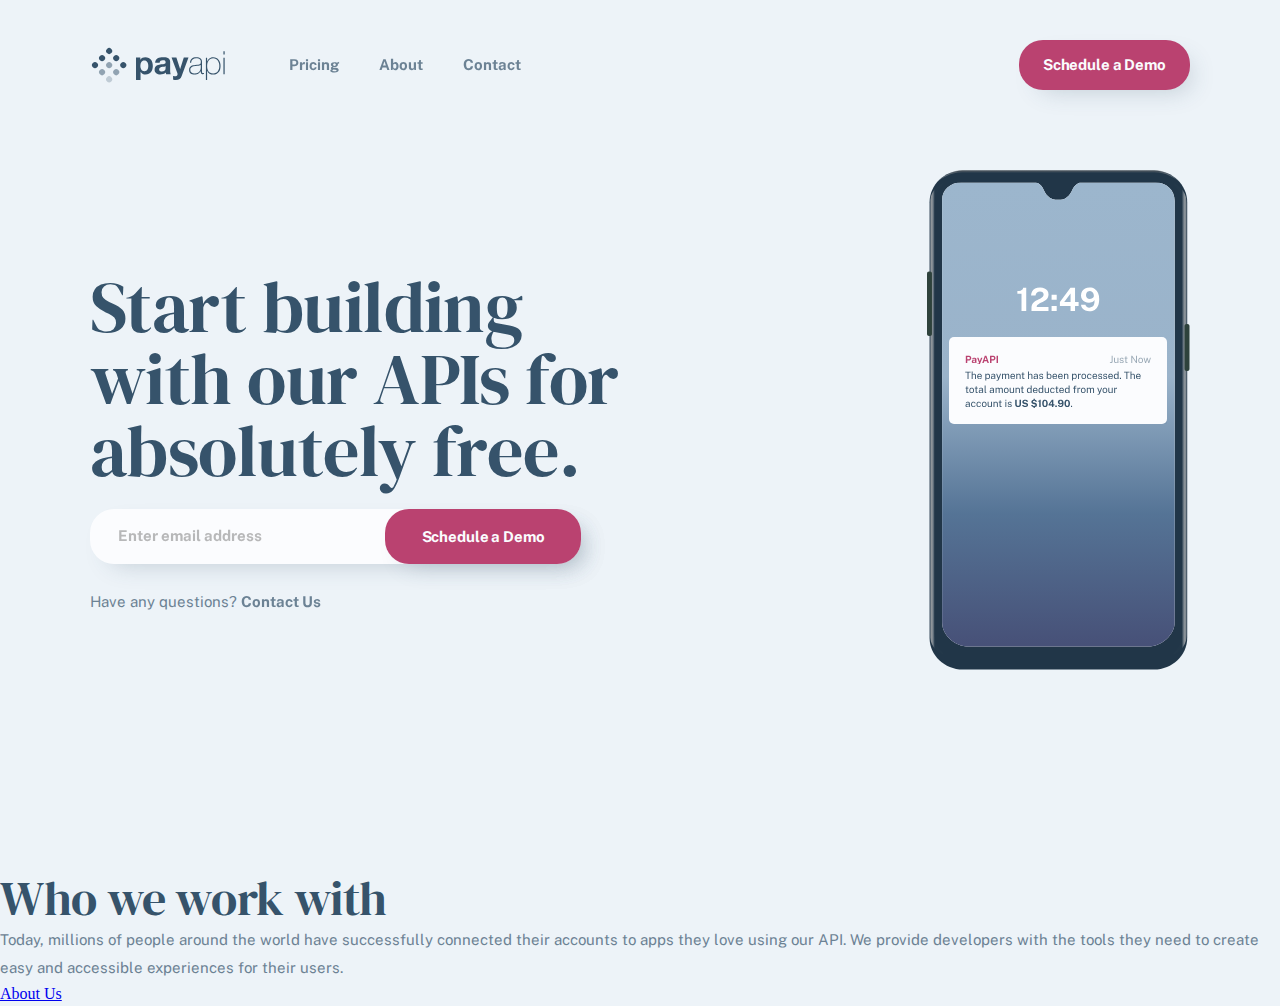
==== index.html @ c0c69886 "update" ====
<!DOCTYPE html>
<html lang="fr">
  <head>
    <meta charset="UTF-8" />
    <meta name="viewport" content="width=device-width, initial-scale=1.0" />
    <title>PayAPI Kanban</title>
    <link rel="stylesheet" href="../css/normalize.css" />
    <link rel="stylesheet" href="../css/reset.css" />
    <link rel="stylesheet" href="../css/main.css" />
  </head>
  <body>
    <header>
      <nav>
        <a href=" #"
          ><img class="logo" src="./assets/shared/desktop/logo.svg" alt="logo"
        /></a>

        <a href="#"
          ><img
            class="image-hamburger"
            src="./assets/shared/mobile/menu.svg"
            alt="menu"
        /></a>

        <ul class="navbar-hamburger">
          <li><a class="links" href="./pages/pricing.html">Pricing</a></li>

          <li><a class="links" href="./pages/about.html">About</a></li>

          <li><a class="links" href="./pages/contact.html">Contact</a></li>
        </ul>

        <a class="buttons button-primary button-nav" href="#"
          >Schedule a Demo</a
        >
      </nav>
    </header>

    <section class="hero">
      <img
        class="phone-mockup"
        src="./assets/home/desktop/illustration-phone-mockup.svg"
        alt="phone with a notification of PayAPI"
      />

      <div class="text-hero">
        <h1>Start building with our APIs for absolutely free.</h1>

        <form>
          <input
            type="email"
            name="email"
            id="email"
            placeholder="Enter email address"
          />

          <button class="buttons button-primary" type="submit">
            Schedule a Demo
          </button>
        </form>
        <p>
          Have any questions?
          <a class="form-help links" href="./pages/contact.html">Contact Us</a>
        </p>
      </div>
    </section>

    <article class="parteners-container">
      <img src="" alt="" />

      <img src="" alt="" />

      <img src="" alt="" />

      <img src="" alt="" />

      <img src="" alt="" />

      <img src="" alt="" />

      <div class="text-parteners">
        <h2>Who we work with</h2>

        <p>
          Today, millions of people around the world have successfully connected
          their accounts to apps they love using our API. We provide developers
          with the tools they need to create easy and accessible experiences for
          their users.
        </p>

        <a href="./pages/about.html">About Us</a>
      </div>
    </article>
  </body>
</html>
---- css/main.css ----
@import url('https://fonts.googleapis.com/css2?family=DM+Serif+Display:ital@0;1&family=Public+Sans:ital,wght@0,100..900;1,100..900&display=swap');

* {
    padding: 0;
}

:root {
    --dark-pink: #BA4270;
    --link-water-white: #FBFCFE;
    --san-juan-blue: #36536B;
    --mirage-blue: #1B262F;
    --charm-pink-actives: #DA6D97;
    --light-san-juan-blue: #6C8294;
}

h1,
.small-h1,
h2,
h3,
.small-h3,
h4 {
    font-family: 'DM Serif Display', serif;
    color: var(--san-juan-blue);
    font-weight: 400;
}

.small-h1,
.small-h3 {
    font-weight: 700;
}

h1 {
    letter-spacing: -0.25px;
    line-height: 36px;
    font-weight: 400;
    margin-bottom: 24px;
    font-size: 32px;
}

.small-h1 {
    font-size: 56px;
    line-height: 56px;
    letter-spacing: -0.43px;
}

h2 {
    font-size: 48px;
    line-height: 56px;
    letter-spacing: -0.37px
}

h3 {
    font-size: 32px;
    line-height: 40px;
    letter-spacing: -0.25px;
}

.small-h3 {
    font-size: 18px;
    line-height: 25px;
    letter-spacing: -0.14px;
}

h4 {
    font-size: 24px;
    line-height: 32px;
    letter-spacing: -0.18px;
}

p {
    color: var(--light-san-juan-blue);
    font-family: "Public Sans", sans-serif;
    font-size: 15px;
    font-weight: 400;
    line-height: 28px;
}

.buttons {
    font-family: "Public Sans", sans-serif;
    font-size: 15px;
    font-weight: 700;
    line-height: 17.63px;
    letter-spacing: -0.12px;
    text-align: center;
    text-decoration: none;
}

.button-primary {
    background-color: var(--dark-pink);
    color: var(--link-water-white);
    border: none;
    border-radius: 24px;
    padding: 16px 24px;
    box-shadow: 10px 10px 25px -10px #36536B40;
    transition: all 0.2s ease;

    &:hover {
        background-color: var(--charm-pink-actives);
    }

    &:disabled {
        background-color: var(--dark-pink);
        opacity: 0.5;
    }
}

.secondary-button-light {
    background-color: var(--mirage-blue);
    color: var(--link-water-white);
    border: 1px solid var(--link-water-white);
    border-radius: 24px;
    padding: 16px 24px;
    transition: all 0.2s ease;

    &:hover {
        background-color: var(--link-water-white);
        color: var(--mirage-blue);
    }

    &:disabled {
        background-color: var(--mirage-blue);
        color: var(--link-water-white);
        opacity: 0.5;
    }
}

.secondary-button-dark {
    background-color: var(--link-water-white);
    color: var(--san-juan-blue);
    border: 1px solid var(--san-juan-blue);
    border-radius: 24px;
    padding: 16px 24px;
    transition: all 0.2s ease;

    &:hover {
        background-color: var(--san-juan-blue);
        color: var(--link-water-white);
    }

    &:disabled {
        background-color: var(--link-water-white);
        color: var(--san-juan-blue);
        opacity: 0.5;
    }
}

.links {
    opacity: 0.7;
    color: var(--san-juan-blue);
    text-decoration: none;
    transition: all 0.2s ease;

    &:hover {
        opacity: 1;
    }
}

body {
    background-color: #EDF3F8;
    min-height: 100vh;
}

header {
    width: 90%;
    margin: 0 auto;
    padding: 40px 0 32px 0;
}

nav {
    display: flex;
    align-items: center;
    justify-content: space-between;
}

.navbar-hamburger {
    display: none;
}

.button-nav {
    display: none;
}

.hero {
    text-align: center;
    display: flex;
    flex-direction: column;
    align-items: center;
    justify-content: center;
    margin: 0 auto;
    margin-bottom: 80px;
    width: 90%;
}

form {
    width: 100%;
    display: flex;
    flex-direction: column;
    align-items: center;
    justify-content: center;
    gap: 16px;
    margin-bottom: 24px;

    button {
        cursor: pointer;
        width: 100%;
    }
}

.phone-mockup {
    margin-bottom: 24px;
}

#email {
    width: 100%;
    padding: 16px 28px;
    border-radius: 24px;
    color: var(--san-juan-blue);
    box-shadow: 10px 10px 25px -10px #36536B40;
    border: none;
    background-color: var(--link-water-white);
    font-family: "Public Sans", sans-serif;
    font-weight: 700;
    font-size: 15px;
    line-height: auto;
    letter-spacing: 0px;

    &::placeholder {
        opacity: 50%;
    }

    &:focus {
        outline: none;
    }
}

.form-help {
    font-weight: 700;
}

@media only screen and (min-width: 768px) {
    h1 {
        font-weight: 400;
        font-size: 48px;
        line-height: 56px;
        letter-spacing: -0.37px;
    }

    nav {
        padding-bottom: 48px;
    }

    .navbar-hamburger {
        display: flex;
        align-items: center;
        justify-content: center;
        margin-right: auto;
        list-style: none;
        gap: 40px;
        margin-left: 0;

        li {
            font-family: "Public Sans", sans-serif;
            font-weight: 700;
            font-size: 15px;
            line-height: auto;
            letter-spacing: 0px;
        }
    }

    .logo {
        margin-right: 64px;
    }

    .image-hamburger {
        display: none;
    }

    .button-nav {
        display: block;
    }

    .phone-mockup {
        margin-bottom: 48px;
    }

    .hero {
        margin-bottom: 100px;

        h1 {
            margin-bottom: 22px;
        }
    }

    form {
        position: relative;
        flex-direction: row;
        width: 90%;

        button {
            position: absolute;
            right: 0;
            top: 0;
            width: 40%;
            height: 100%;
        }
    }

    #email {
        width: 100%;
    }
}

@media only screen and (min-width: 1024px) {

    h1 {
        margin: 0;
        font-size: 72px;
        line-height: 72px;
        letter-spacing: -0.55px;
    }

    header,
    .hero {
        max-width: 1100px;
    }

    .hero {
        text-align: left;
        flex-direction: row-reverse;
        justify-content: space-between;
        align-items: center;
        margin-bottom: 152px;
    }

    .text-hero {
        max-width: 546px;
    }

    .logo {
        margin-right: 64px;
    }
}
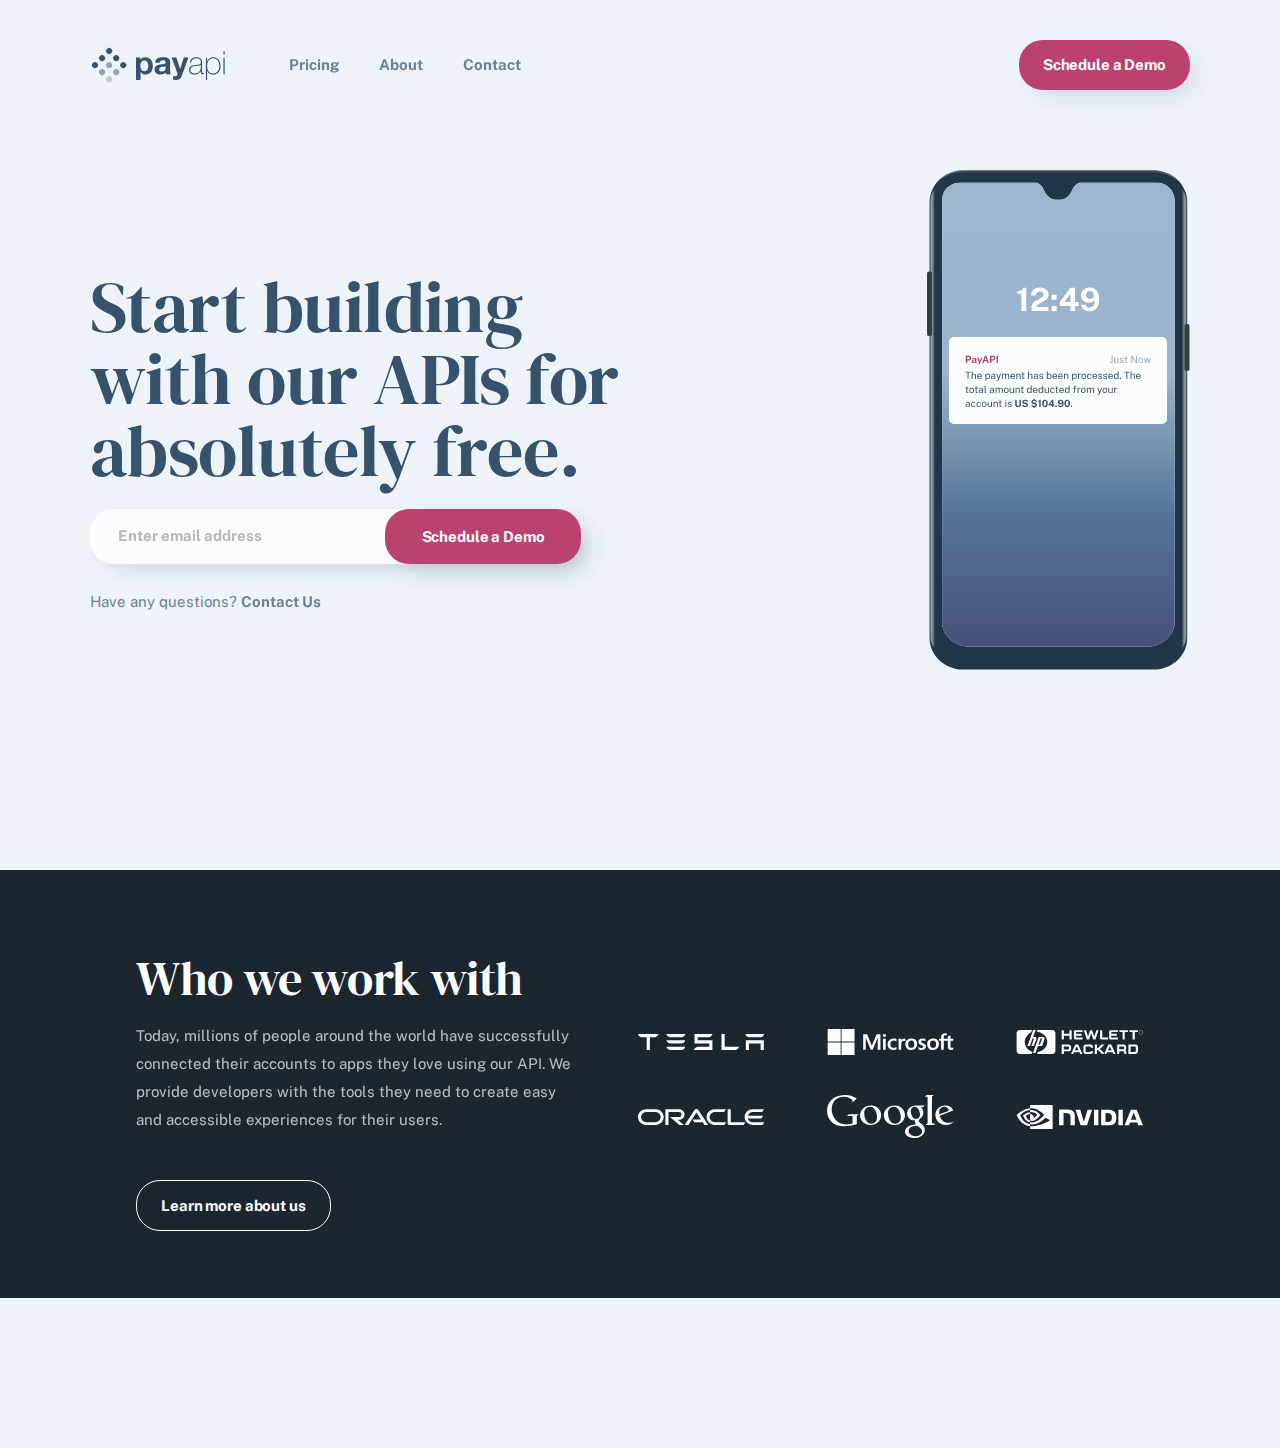
==== commit 2817bcfd: "update" ====
--- a/index.html
+++ b/index.html
@@ -43,7 +43,7 @@
         alt="phone with a notification of PayAPI"
       />
 
-      <div class="text-hero">
+      <article class="text-hero">
         <h1>Start building with our APIs for absolutely free.</h1>
 
         <form>
@@ -62,34 +62,40 @@
           Have any questions?
           <a class="form-help links" href="./pages/contact.html">Contact Us</a>
         </p>
+      </article>
+    </section>
+
+    <section class="parteners-container">
+      <div class="parteners-container-contain">
+        <div class="image-parteners">
+          <img src="./assets/shared/desktop/tesla.svg" alt="Tesla" />
+
+          <img src="./assets/shared/desktop/microsoft.svg" alt="Microsoft" />
+
+          <img src="./assets/shared/desktop/hewlett-packard.svg" alt="HP" />
+
+          <img src="./assets/shared/desktop/oracle.svg" alt="Oracle" />
+
+          <img src="./assets/shared/desktop/google.svg" alt="Google" />
+
+          <img src="./assets/shared/desktop/nvidia.svg" alt="Nvidia" />
+        </div>
+
+        <article class="text-parteners">
+          <h2>Who we work with</h2>
+
+          <p>
+            Today, millions of people around the world have successfully
+            connected their accounts to apps they love using our API. We provide
+            developers with the tools they need to create easy and accessible
+            experiences for their users.
+          </p>
+
+          <a class="buttons secondary-button-light" href="./pages/about.html"
+            >Learn more about us</a
+          >
+        </article>
       </div>
     </section>
-
-    <article class="parteners-container">
-      <img src="" alt="" />
-
-      <img src="" alt="" />
-
-      <img src="" alt="" />
-
-      <img src="" alt="" />
-
-      <img src="" alt="" />
-
-      <img src="" alt="" />
-
-      <div class="text-parteners">
-        <h2>Who we work with</h2>
-
-        <p>
-          Today, millions of people around the world have successfully connected
-          their accounts to apps they love using our API. We provide developers
-          with the tools they need to create easy and accessible experiences for
-          their users.
-        </p>
-
-        <a href="./pages/about.html">About Us</a>
-      </div>
-    </article>
   </body>
 </html>
--- a/css/main.css
+++ b/css/main.css
@@ -44,9 +44,9 @@
 }
 
 h2 {
-    font-size: 48px;
-    line-height: 56px;
-    letter-spacing: -0.37px
+    font-size: 32px;
+    line-height: 36px;
+    letter-spacing: -0.25px
 }
 
 h3 {
@@ -237,12 +237,68 @@
     font-weight: 700;
 }
 
+.parteners-container {
+    background-color: var(--mirage-blue);
+    padding: 80px 0;
+    margin-bottom: 80px;
+}
+
+.parteners-container-contain {
+    display: flex;
+    flex-direction: column;
+    align-items: center;
+    justify-content: center;
+    gap: 56px;
+    width: 90%;
+    margin: 0 auto;
+}
+
+.image-parteners {
+    gap: 40px 56px;
+    display: flex;
+    align-items: center;
+    justify-content: center;
+    flex-wrap: wrap;
+
+    img {
+        width: 40%;
+        height: 100%;
+        display: inline;
+        fill: var(--link-water-white);
+    }
+}
+
+.text-parteners {
+    text-align: center;
+
+    h2 {
+        color: var(--link-water-white);
+        margin-bottom: 16px;
+    }
+
+    p {
+        color: var(--link-water-white);
+        opacity: 0.7;
+        margin-bottom: 60px;
+    }
+
+    a {
+        display: inline;
+    }
+}
+
 @media only screen and (min-width: 768px) {
     h1 {
         font-weight: 400;
         font-size: 48px;
         line-height: 56px;
         letter-spacing: -0.37px;
+    }
+
+    h2 {
+        font-size: 48px;
+        line-height: 56px;
+        letter-spacing: -0.37px
     }
 
     nav {
@@ -308,6 +364,20 @@
     #email {
         width: 100%;
     }
+
+    .parteners-container {
+        margin-bottom: 100px;
+    }
+
+    .image-parteners {
+        width: 75%;
+        gap: 40px 62px;
+
+        img {
+            width: 25%;
+        }
+    }
+
 }
 
 @media only screen and (min-width: 1024px) {
@@ -339,4 +409,30 @@
     .logo {
         margin-right: 64px;
     }
+
+    .parteners-container {
+        margin-bottom: 150px;
+        padding: 80px 80px;
+    }
+
+    .parteners-container-contain {
+        max-width: 1100px;
+        display: flex;
+        flex-direction: row-reverse;
+        justify-content: space-between;
+        align-items: center;
+    }
+
+    .text-parteners {
+        text-align: left;
+        max-width: 445px;
+    }
+
+    .image-parteners {
+        max-width: 536px;
+
+        img {
+            width: 25%;
+        }
+    }
 }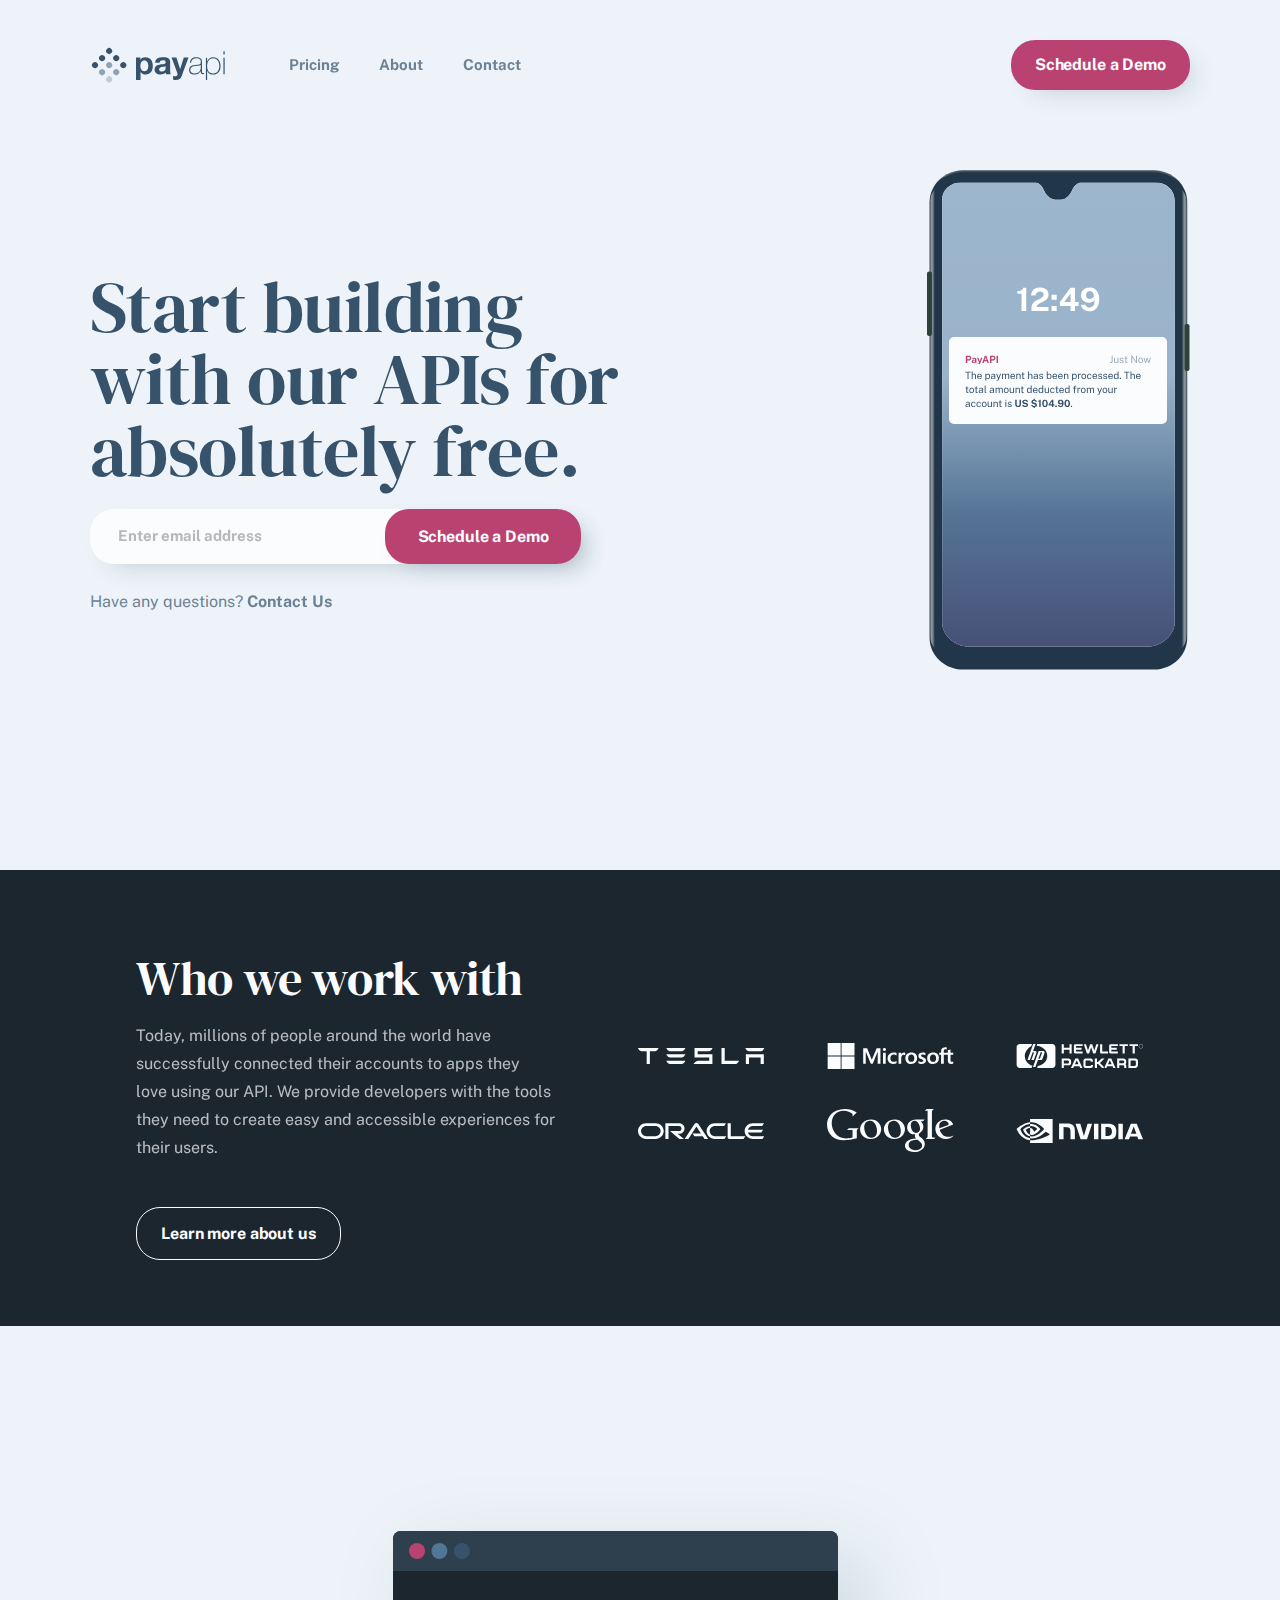
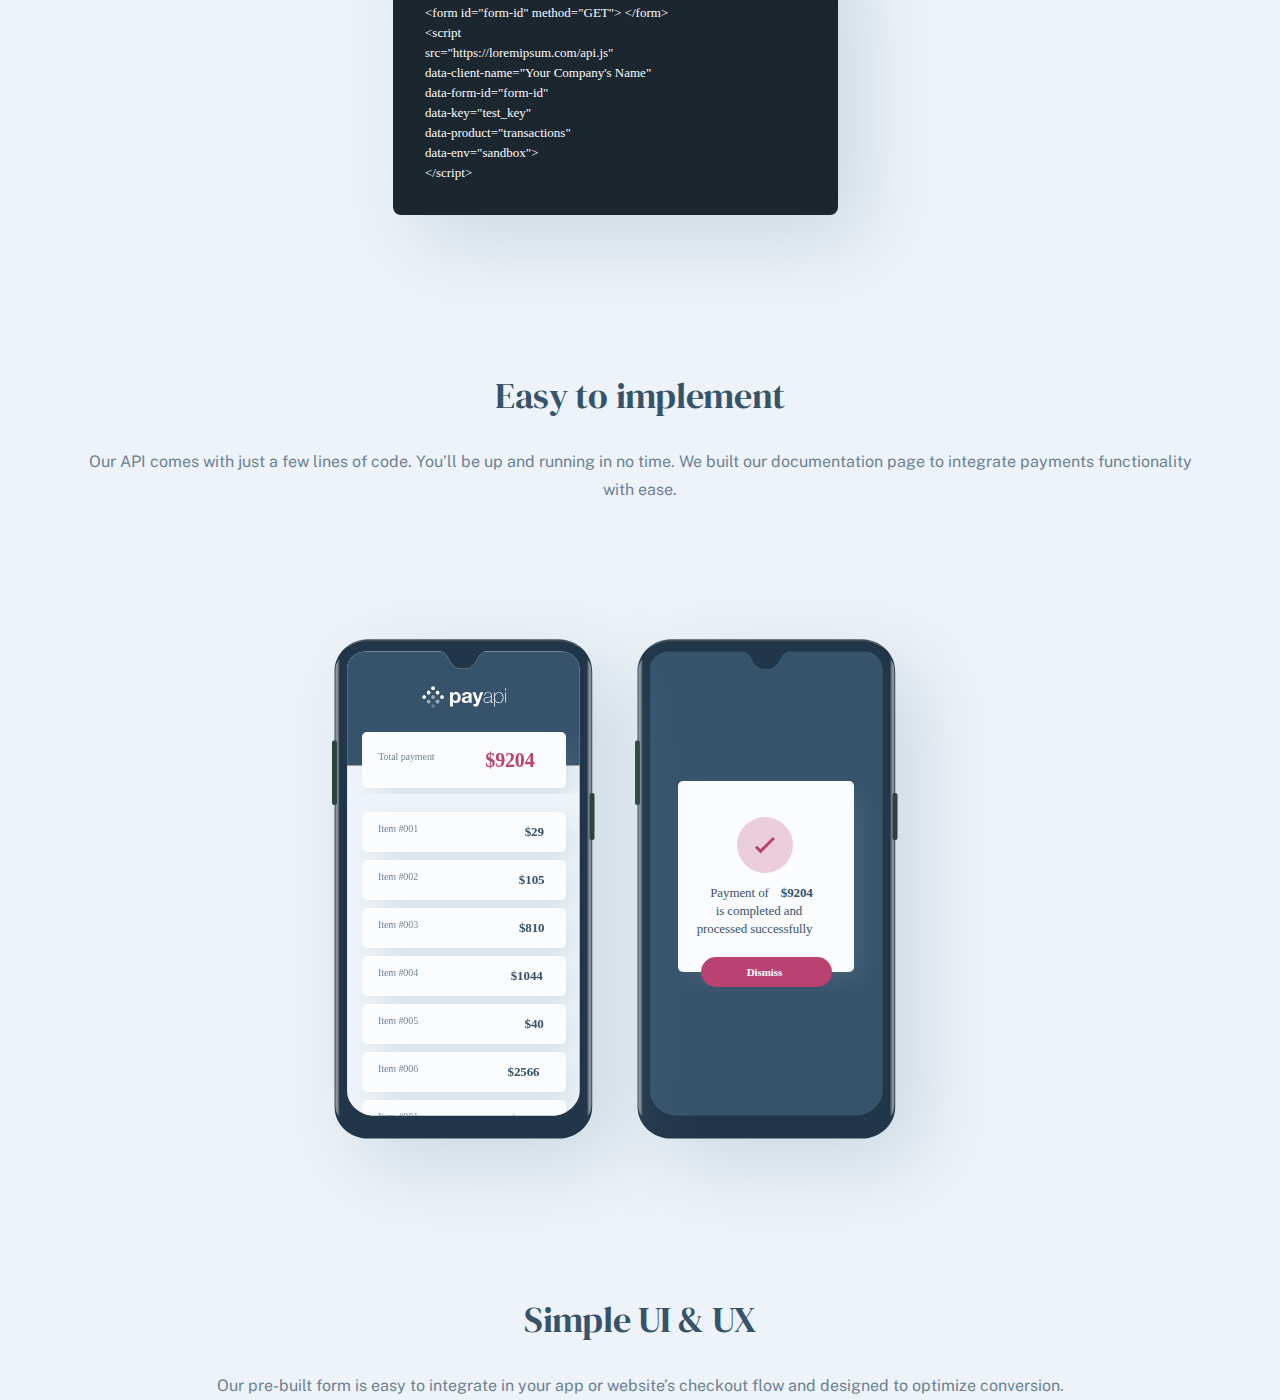
==== commit c5d3be38: "update" ====
--- a/index.html
+++ b/index.html
@@ -4,6 +4,11 @@
     <meta charset="UTF-8" />
     <meta name="viewport" content="width=device-width, initial-scale=1.0" />
     <title>PayAPI Kanban</title>
+    <link
+      rel="shortcut icon"
+      href="./assets/shared/desktop/logo.svg"
+      type="image/x-icon"
+    />
     <link rel="stylesheet" href="../css/normalize.css" />
     <link rel="stylesheet" href="../css/reset.css" />
     <link rel="stylesheet" href="../css/main.css" />
@@ -97,5 +102,36 @@
         </article>
       </div>
     </section>
+
+    <section class="main">
+      <section>
+        <img
+          src="./assets/home/desktop/illustration-easy-to-implement.svg"
+          alt="code qui créer un formulaire"
+        />
+
+        <h2>Easy to implement</h2>
+
+        <p>
+          Our API comes with just a few lines of code. You’ll be up and running
+          in no time. We built our documentation page to integrate payments
+          functionality with ease.
+        </p>
+      </section>
+
+      <section>
+        <img
+          src="./assets/home/desktop/illustration-simple-ui.svg"
+          alt="iphone avec une transaction faites sur PayAPI"
+        />
+
+        <h2>Simple UI & UX</h2>
+
+        <p>
+          Our pre-built form is easy to integrate in your app or website’s
+          checkout flow and designed to optimize conversion.
+        </p>
+      </section>
+    </section>
   </body>
 </html>
--- a/css/main.css
+++ b/css/main.css
@@ -70,14 +70,14 @@
 p {
     color: var(--light-san-juan-blue);
     font-family: "Public Sans", sans-serif;
-    font-size: 15px;
+    font-size: 16px;
     font-weight: 400;
     line-height: 28px;
 }
 
 .buttons {
     font-family: "Public Sans", sans-serif;
-    font-size: 15px;
+    font-size: 16px;
     font-weight: 700;
     line-height: 17.63px;
     letter-spacing: -0.12px;
@@ -287,6 +287,36 @@
     }
 }
 
+.main {
+    width: 90%;
+    display: flex;
+    flex-direction: column;
+    justify-content: center;
+    align-items: center;
+    text-align: center;
+    margin: 0 auto;
+    gap: 80px;
+
+    section {
+        display: flex;
+        flex-direction: column;
+        justify-content: center;
+        align-items: center;
+
+        img {
+            margin-bottom: 48px;
+        }
+
+        h2 {
+            margin-bottom: 24px;
+            font-size: 36px;
+            letter-spacing: -0.28px;
+        }
+    }
+}
+
+
+
 @media only screen and (min-width: 768px) {
     h1 {
         font-weight: 400;
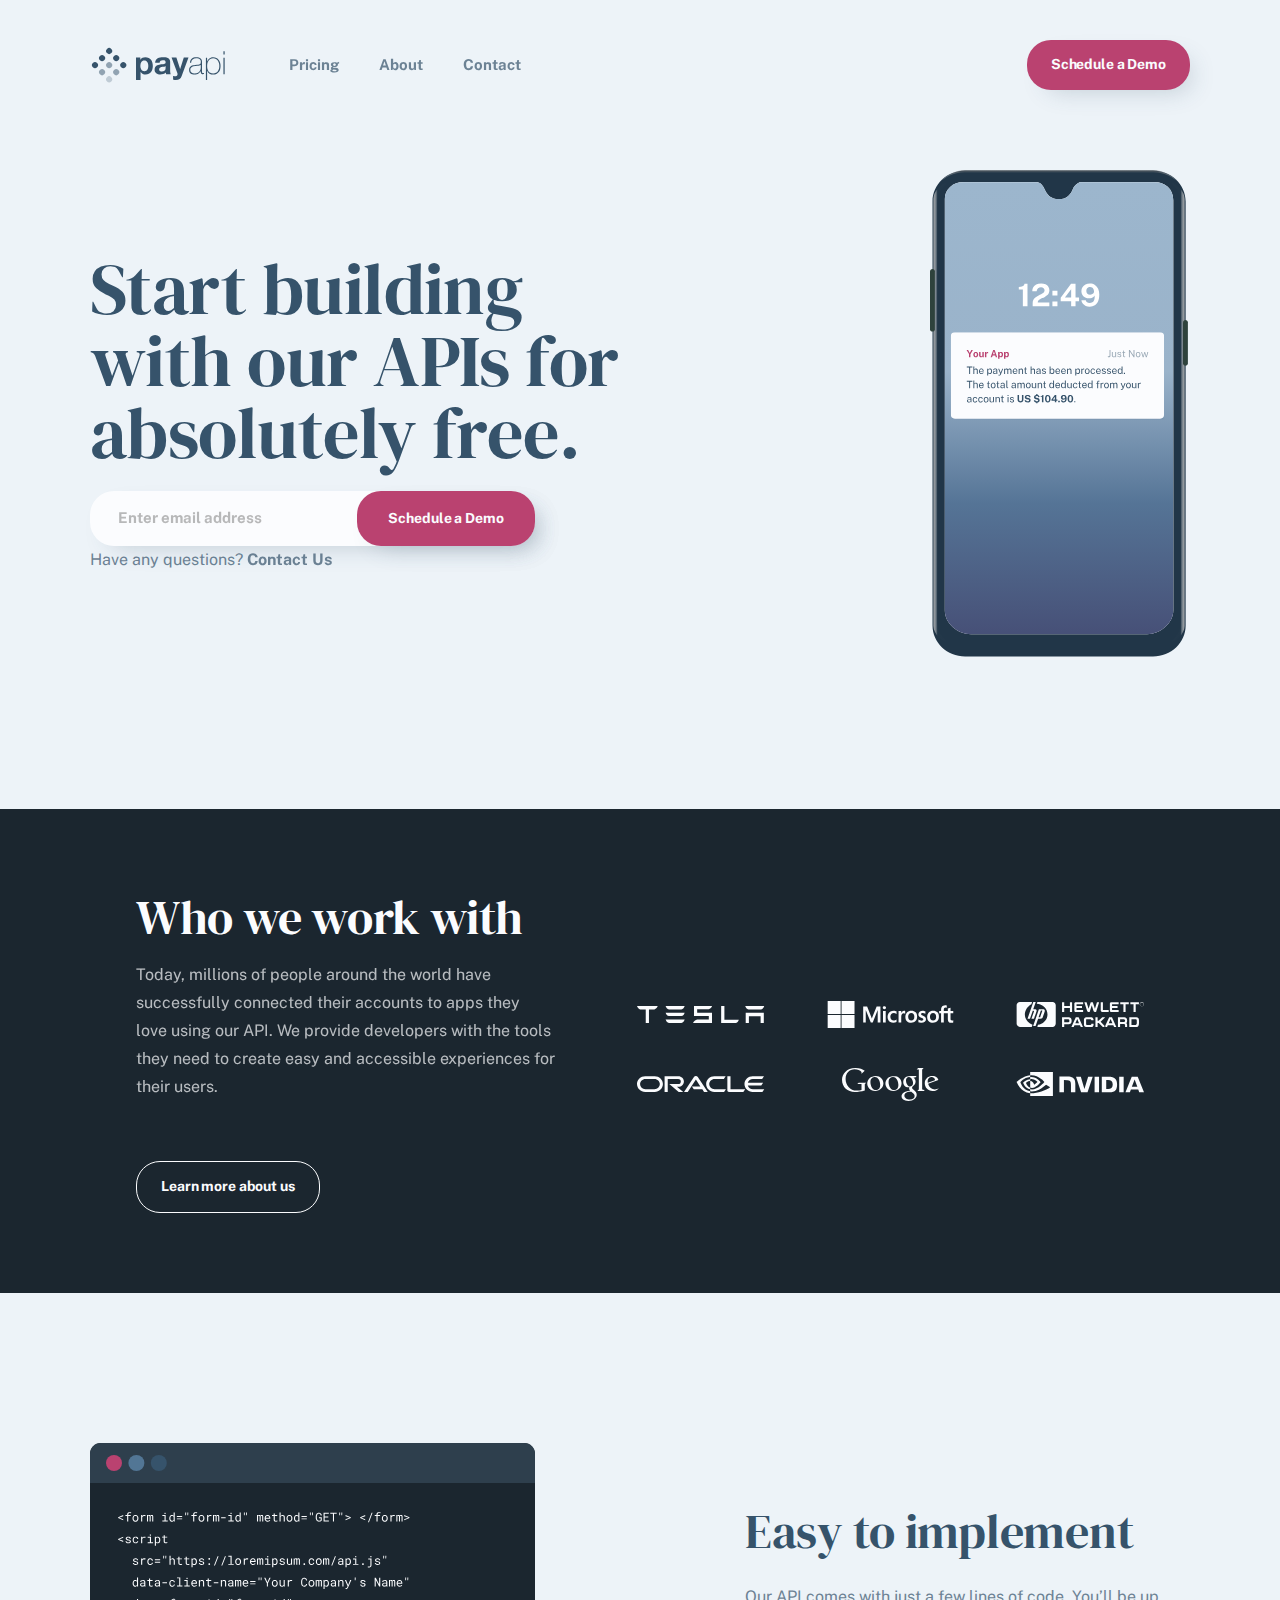
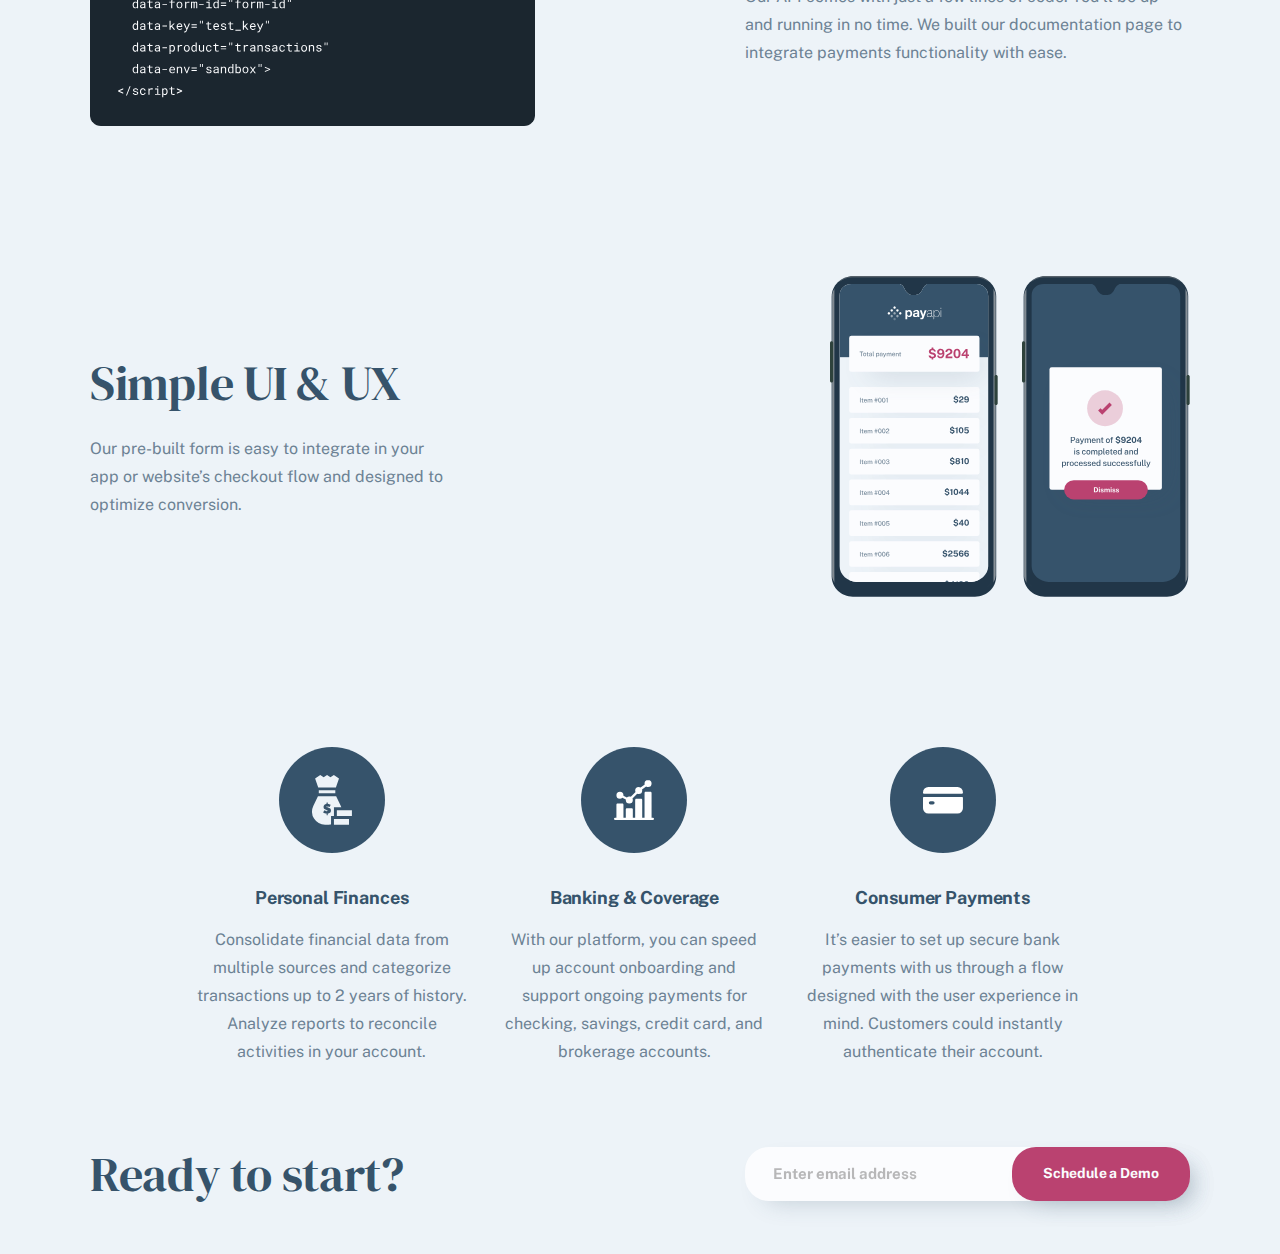
==== commit 88cc3f91: "update" ====
--- a/index.html
+++ b/index.html
@@ -41,15 +41,173 @@
       </nav>
     </header>
 
-    <section class="hero">
-      <img
-        class="phone-mockup"
-        src="./assets/home/desktop/illustration-phone-mockup.svg"
-        alt="phone with a notification of PayAPI"
-      />
-
-      <article class="text-hero">
-        <h1>Start building with our APIs for absolutely free.</h1>
+    <main>
+      <section class="hero">
+        <img
+          class="phone-mockup"
+          src="./assets/home/desktop/illustration-phone-mockup.svg"
+          alt="phone with a notification of PayAPI"
+        />
+
+        <article class="text-hero">
+          <h1>Start building with our APIs for absolutely free.</h1>
+
+          <form>
+            <input
+              type="email"
+              name="email"
+              id="email"
+              placeholder="Enter email address"
+            />
+
+            <button class="buttons button-primary" type="submit">
+              Schedule a Demo
+            </button>
+          </form>
+          <p>
+            Have any questions?
+            <a class="form-help links" href="./pages/contact.html"
+              >Contact Us</a
+            >
+          </p>
+        </article>
+      </section>
+
+      <section class="parteners-container">
+        <div class="parteners-container-contain">
+          <div class="image-parteners">
+            <img src="./assets/shared/desktop/tesla.svg" alt="Logo Tesla" />
+
+            <img
+              src="./assets/shared/desktop/microsoft.svg"
+              alt="Logo Microsoft"
+            />
+
+            <img
+              src="./assets/shared/desktop/hewlett-packard.svg"
+              alt="Logo HP"
+            />
+
+            <img src="./assets/shared/desktop/oracle.svg" alt="Logo Oracle" />
+
+            <img src="./assets/shared/desktop/google.svg" alt="Logo Google" />
+
+            <img src="./assets/shared/desktop/nvidia.svg" alt="Logo Nvidia" />
+          </div>
+
+          <article class="text-parteners">
+            <h2>Who we work with</h2>
+
+            <p>
+              Today, millions of people around the world have successfully
+              connected their accounts to apps they love using our API. We
+              provide developers with the tools they need to create easy and
+              accessible experiences for their users.
+            </p>
+
+            <a class="buttons secondary-button-light" href="./pages/about.html"
+              >Learn more about us</a
+            >
+          </article>
+        </div>
+      </section>
+
+      <section class="features">
+        <section>
+          <img
+            class="image-terminal"
+            src="./assets/home/desktop/illustration-easy-to-implement.svg"
+            alt="code qui créer un formulaire"
+          />
+
+          <article class="text-features">
+            <h2>Easy to implement</h2>
+
+            <p>
+              Our API comes with just a few lines of code. You’ll be up and
+              running in no time. We built our documentation page to integrate
+              payments functionality with ease.
+            </p>
+          </article>
+        </section>
+
+        <section>
+          <div class="image-container">
+            <img
+              class="image-phone"
+              src="./assets/home/desktop/illustration-simple-ui-1.svg"
+              alt="iphone with PayAPI transaction totals"
+            />
+
+            <img
+              class="image-phone"
+              src="./assets/home/desktop/illustration-simple-ui-2.svg"
+              alt="iphone with notification of transactions made on PayAPI"
+            />
+          </div>
+
+          <article class="text-features">
+            <h2>Simple UI & UX</h2>
+
+            <p>
+              Our pre-built form is easy to integrate in your app or website’s
+              checkout flow and designed to optimize conversion.
+            </p>
+          </article>
+        </section>
+      </section>
+
+      <section class="avantages-container">
+        <ul>
+          <li>
+            <img
+              src="./assets/home/desktop/icon-personal-finances.svg"
+              alt="icon personal finances"
+            />
+
+            <h3 class="small-h3">Personal Finances</h3>
+
+            <p>
+              Consolidate financial data from multiple sources and categorize
+              transactions up to 2 years of history. Analyze reports to
+              reconcile activities in your account.
+            </p>
+          </li>
+
+          <li>
+            <img
+              src="./assets/home/desktop/icon-banking-and-coverage.svg"
+              alt="icon banking and coverage"
+            />
+
+            <h3 class="small-h3">Banking & Coverage</h3>
+
+            <p>
+              With our platform, you can speed up account onboarding and support
+              ongoing payments for checking, savings, credit card, and brokerage
+              accounts.
+            </p>
+          </li>
+
+          <li>
+            <img
+              src="./assets/home/desktop/icon-consumer-payments.svg"
+              alt="icon consumer payments"
+            />
+
+            <h3 class="small-h3">Consumer Payments</h3>
+
+            <p>
+              It’s easier to set up secure bank payments with us through a flow
+              designed with the user experience in mind. Customers could
+              instantly authenticate their account.
+            </p>
+          </li>
+        </ul>
+      </section>
+
+      <section class="demo">
+        <h2>Ready to start?</h2>
 
         <form>
           <input
@@ -63,75 +221,7 @@
             Schedule a Demo
           </button>
         </form>
-        <p>
-          Have any questions?
-          <a class="form-help links" href="./pages/contact.html">Contact Us</a>
-        </p>
-      </article>
-    </section>
-
-    <section class="parteners-container">
-      <div class="parteners-container-contain">
-        <div class="image-parteners">
-          <img src="./assets/shared/desktop/tesla.svg" alt="Tesla" />
-
-          <img src="./assets/shared/desktop/microsoft.svg" alt="Microsoft" />
-
-          <img src="./assets/shared/desktop/hewlett-packard.svg" alt="HP" />
-
-          <img src="./assets/shared/desktop/oracle.svg" alt="Oracle" />
-
-          <img src="./assets/shared/desktop/google.svg" alt="Google" />
-
-          <img src="./assets/shared/desktop/nvidia.svg" alt="Nvidia" />
-        </div>
-
-        <article class="text-parteners">
-          <h2>Who we work with</h2>
-
-          <p>
-            Today, millions of people around the world have successfully
-            connected their accounts to apps they love using our API. We provide
-            developers with the tools they need to create easy and accessible
-            experiences for their users.
-          </p>
-
-          <a class="buttons secondary-button-light" href="./pages/about.html"
-            >Learn more about us</a
-          >
-        </article>
-      </div>
-    </section>
-
-    <section class="main">
-      <section>
-        <img
-          src="./assets/home/desktop/illustration-easy-to-implement.svg"
-          alt="code qui créer un formulaire"
-        />
-
-        <h2>Easy to implement</h2>
-
-        <p>
-          Our API comes with just a few lines of code. You’ll be up and running
-          in no time. We built our documentation page to integrate payments
-          functionality with ease.
-        </p>
-      </section>
-
-      <section>
-        <img
-          src="./assets/home/desktop/illustration-simple-ui.svg"
-          alt="iphone avec une transaction faites sur PayAPI"
-        />
-
-        <h2>Simple UI & UX</h2>
-
-        <p>
-          Our pre-built form is easy to integrate in your app or website’s
-          checkout flow and designed to optimize conversion.
-        </p>
-      </section>
-    </section>
+      </section>
+    </main>
   </body>
 </html>
--- a/css/main.css
+++ b/css/main.css
@@ -17,7 +17,6 @@
 .small-h1,
 h2,
 h3,
-.small-h3,
 h4 {
     font-family: 'DM Serif Display', serif;
     color: var(--san-juan-blue);
@@ -56,6 +55,7 @@
 }
 
 .small-h3 {
+    font-family: "Public Sans", sans-serif;
     font-size: 18px;
     line-height: 25px;
     letter-spacing: -0.14px;
@@ -77,7 +77,7 @@
 
 .buttons {
     font-family: "Public Sans", sans-serif;
-    font-size: 16px;
+    font-size: 14px;
     font-weight: 700;
     line-height: 17.63px;
     letter-spacing: -0.12px;
@@ -208,6 +208,8 @@
 
 .phone-mockup {
     margin-bottom: 24px;
+    width: 126px;
+    object-fit: cover;
 }
 
 #email {
@@ -255,16 +257,12 @@
 
 .image-parteners {
     gap: 40px 56px;
-    display: flex;
-    align-items: center;
-    justify-content: center;
-    flex-wrap: wrap;
+    display: grid;
+    grid-template-columns: repeat(2, 1fr);
 
     img {
-        width: 40%;
-        height: 100%;
-        display: inline;
-        fill: var(--link-water-white);
+        justify-self: center;
+        align-self: center;
     }
 }
 
@@ -283,11 +281,11 @@
     }
 
     a {
-        display: inline;
-    }
-}
-
-.main {
+        display: inline-block;
+    }
+}
+
+.features {
     width: 90%;
     display: flex;
     flex-direction: column;
@@ -296,26 +294,80 @@
     text-align: center;
     margin: 0 auto;
     gap: 80px;
+    margin-bottom: 80px;
 
     section {
         display: flex;
         flex-direction: column;
         justify-content: center;
         align-items: center;
-
-        img {
-            margin-bottom: 48px;
-        }
+        gap: 48px;
 
         h2 {
             margin-bottom: 24px;
-            font-size: 36px;
+            font-size: 48px;
             letter-spacing: -0.28px;
         }
     }
 }
 
-
+.image-container {
+    display: flex;
+    justify-content: center;
+    gap: 24px;
+}
+
+.avantages-container {
+    display: flex;
+    align-items: center;
+    justify-content: center;
+    width: 90%;
+    margin: 0 auto;
+    margin-bottom: 80px;
+
+    ul {
+        list-style: none;
+        display: flex;
+        flex-direction: column;
+        justify-content: center;
+        gap: 48px;
+        width: 100%;
+    }
+
+    li {
+        display: flex;
+        flex-direction: column;
+        align-items: center;
+        justify-content: center;
+        text-align: center;
+    }
+
+    img {
+        margin-bottom: 32px;
+        width: 106px;
+        height: 106px;
+        object-fit: cover;
+    }
+
+    h3 {
+        margin-bottom: 16px;
+    }
+}
+
+.demo {
+    text-align: center;
+    margin: 0 auto;
+    margin-bottom: 52px;
+    width: 90%;
+    display: flex;
+    flex-direction: column;
+    align-items: center;
+    justify-content: center;
+
+    h2 {
+        margin-bottom: 32px;
+    }
+}
 
 @media only screen and (min-width: 768px) {
     h1 {
@@ -367,6 +419,7 @@
 
     .phone-mockup {
         margin-bottom: 48px;
+        width: 160px;
     }
 
     .hero {
@@ -400,14 +453,32 @@
     }
 
     .image-parteners {
-        width: 75%;
+        grid-template-columns: repeat(3, 1fr);
         gap: 40px 62px;
-
-        img {
-            width: 25%;
-        }
-    }
-
+    }
+
+    .features {
+        max-width: 70%;
+        margin-bottom: 100px;
+    }
+
+    .image-terminal {
+        width: 410px;
+    }
+
+    .image-phone {
+        width: 168px;
+    }
+
+    .avantages-container {
+
+        ul {
+            flex-direction: row;
+            justify-content: space-between;
+            align-items: start;
+            gap: 10px;
+        }
+    }
 }
 
 @media only screen and (min-width: 1024px) {
@@ -420,7 +491,10 @@
     }
 
     header,
-    .hero {
+    .hero,
+    .features,
+    .parteners-container-contain,
+    .demo {
         max-width: 1100px;
     }
 
@@ -440,6 +514,11 @@
         margin-right: 64px;
     }
 
+    .phone-mockup {
+        margin-bottom: 0;
+        width: 260px;
+    }
+
     .parteners-container {
         margin-bottom: 150px;
         padding: 80px 80px;
@@ -458,11 +537,61 @@
         max-width: 445px;
     }
 
-    .image-parteners {
-        max-width: 536px;
-
-        img {
-            width: 25%;
-        }
+    .features {
+        gap: 150px;
+        margin: 0 auto;
+        margin-bottom: 150px;
+
+        section {
+            width: 100%;
+            display: flex;
+            align-items: center;
+            justify-content: space-between;
+            text-align: left;
+
+            &:first-child {
+                flex-direction: row;
+            }
+
+            &:last-child {
+                flex-direction: row-reverse;
+            }
+        }
+    }
+
+    .image-terminal {
+        width: 445px;
+    }
+
+    .image-phones {
+        width: 262px;
+    }
+
+    .text-features {
+        max-width: 445px;
+    }
+
+    .avantages-container {
+        max-width: 70%;
+
+        ul {
+            gap: 30px;
+        }
+    }
+
+    .demo {
+        display: flex;
+        flex-direction: row;
+        align-items: center;
+        justify-content: space-between;
+
+        h2 {
+            margin-bottom: 0;
+        }
+    }
+
+    form {
+        max-width: 445px;
+        margin-bottom: 0;
     }
 }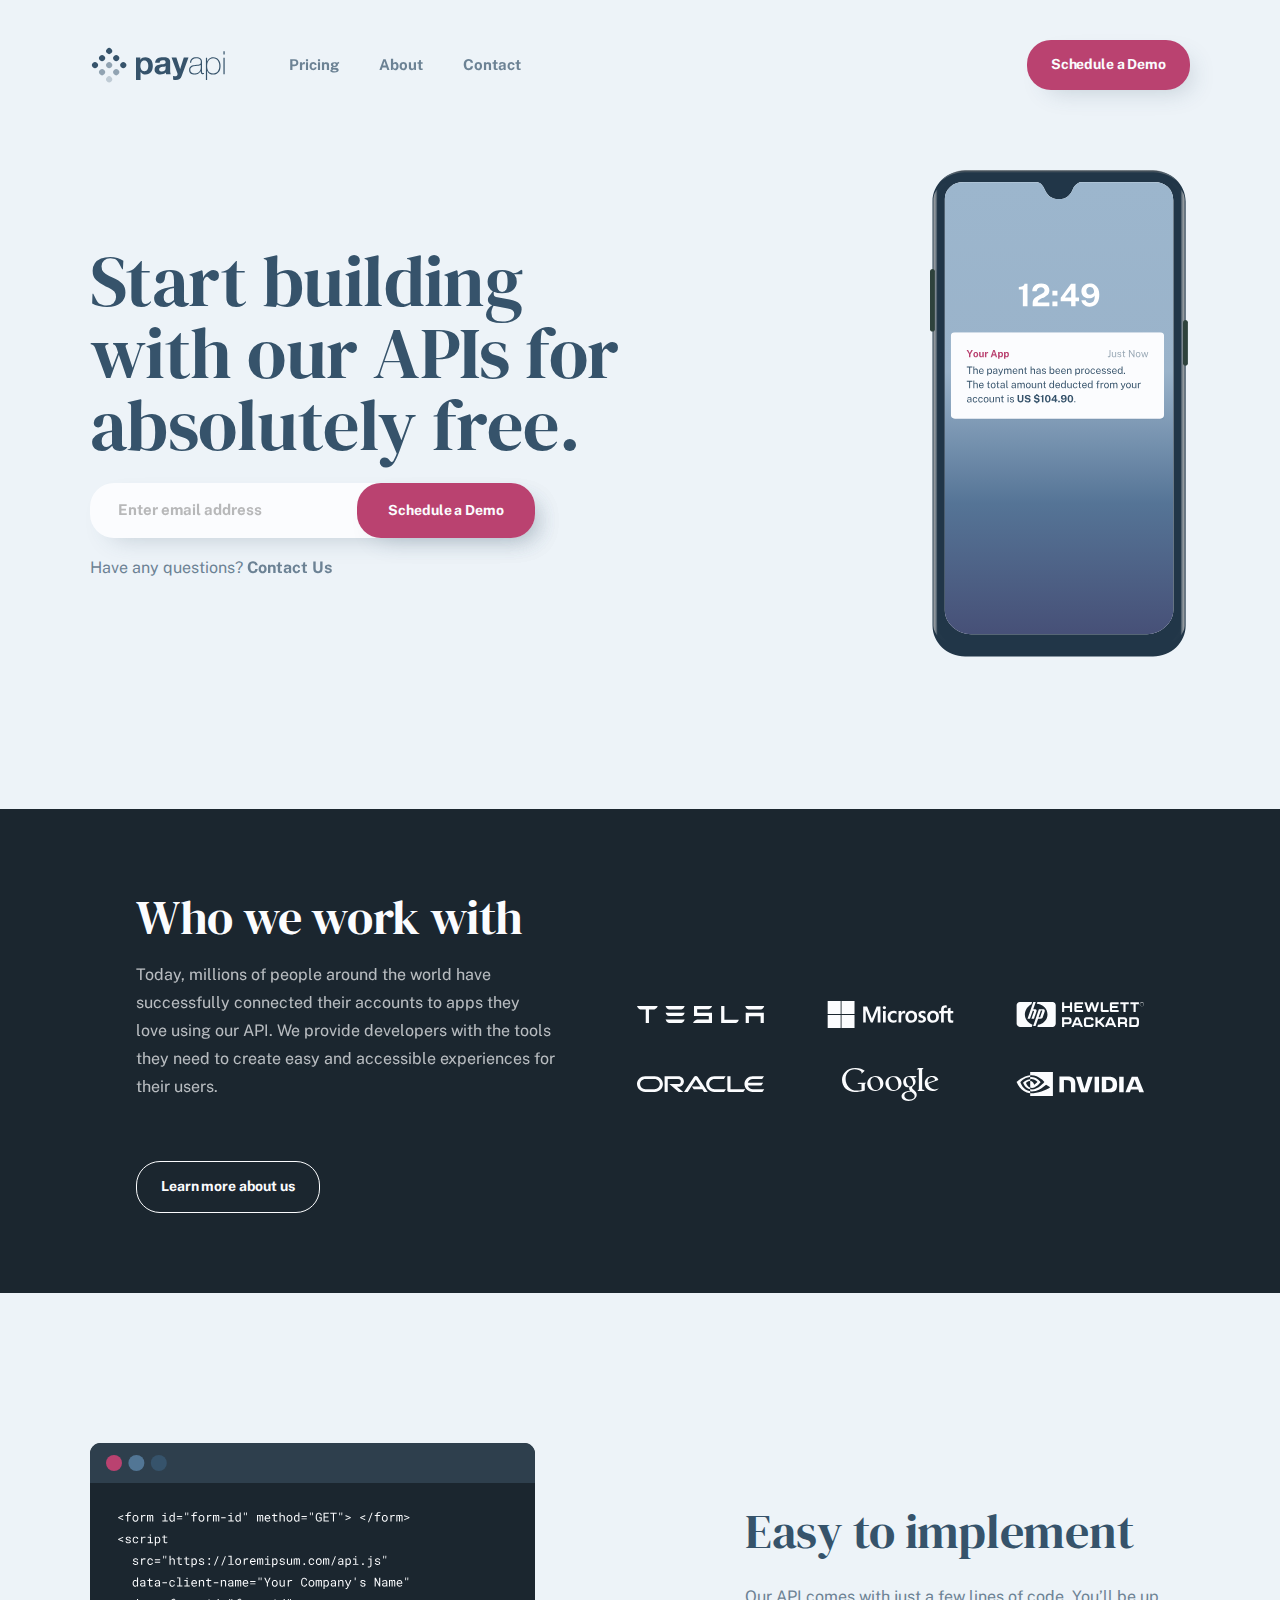
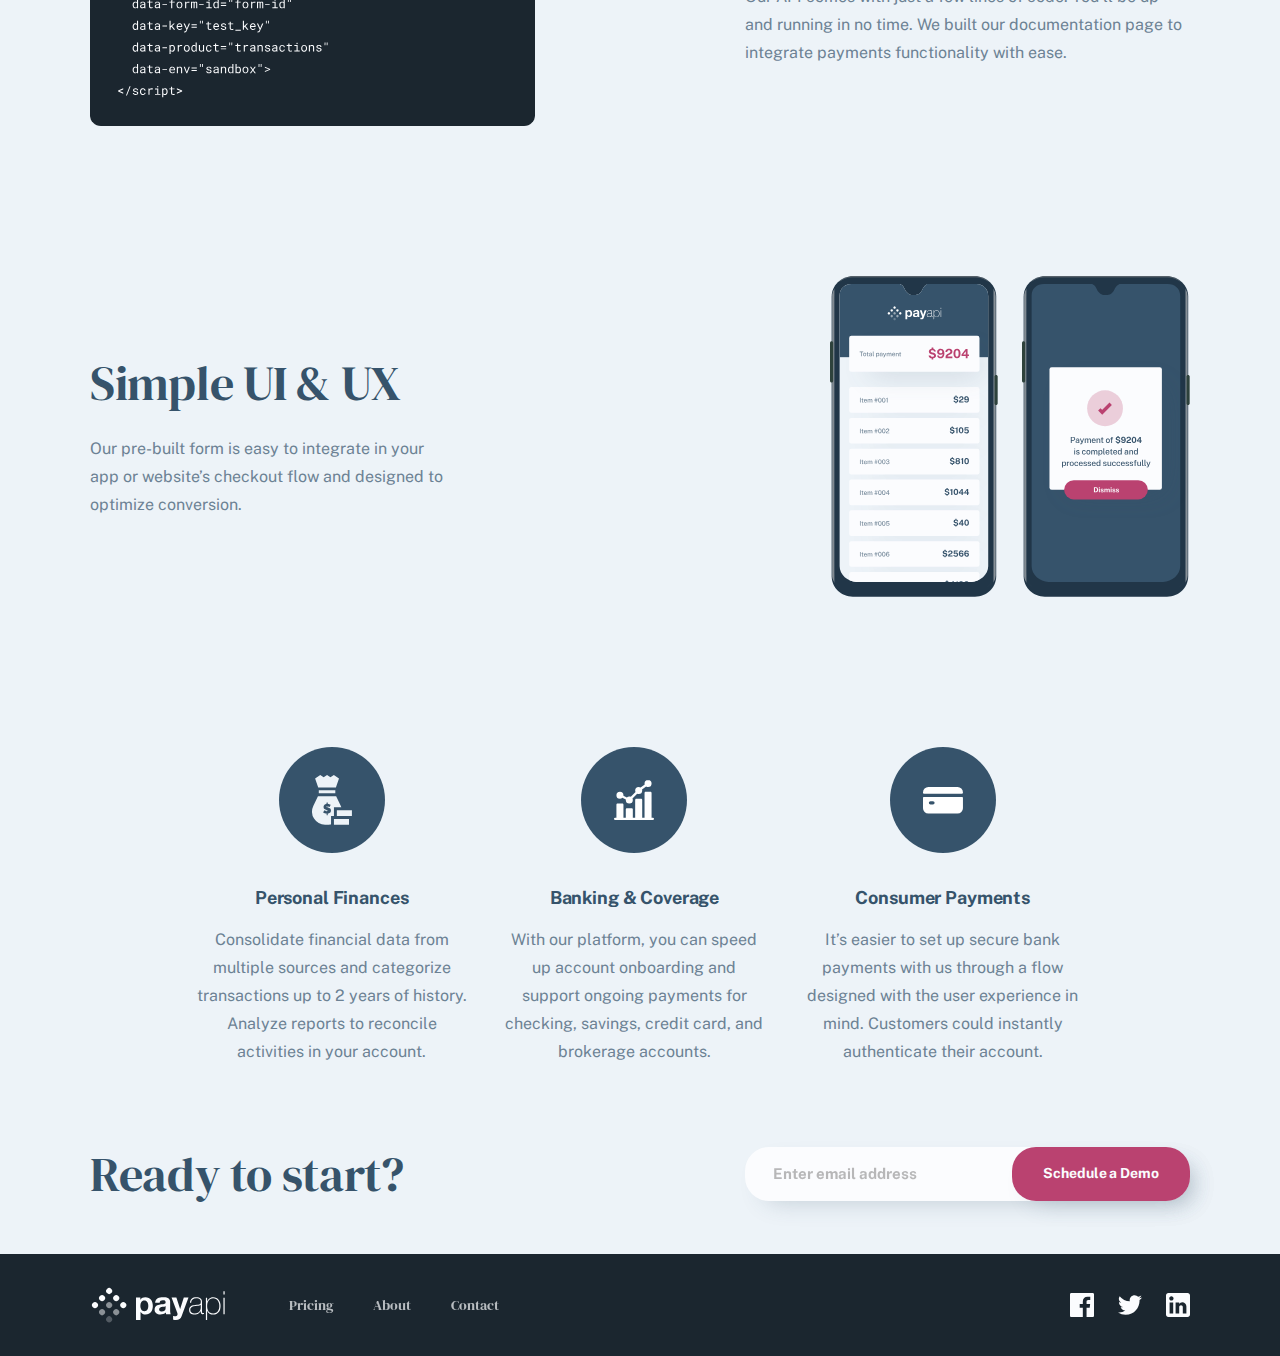
==== commit 795cbc94: "Update" ====
--- a/index.html
+++ b/index.html
@@ -52,11 +52,11 @@
         <article class="text-hero">
           <h1>Start building with our APIs for absolutely free.</h1>
 
-          <form>
+          <form class="form-hero">
             <input
               type="email"
               name="email"
-              id="email"
+              class="email"
               placeholder="Enter email address"
             />
 
@@ -209,11 +209,11 @@
       <section class="demo">
         <h2>Ready to start?</h2>
 
-        <form>
+        <form class="form-demo">
           <input
             type="email"
             name="email"
-            id="email"
+            class="email"
             placeholder="Enter email address"
           />
 
@@ -223,5 +223,124 @@
         </form>
       </section>
     </main>
+
+    <footer>
+      <div class="footer-container">
+        <a href="index.html">
+          <svg
+            class="logo-footer"
+            width="135"
+            height="38"
+            xmlns="http://www.w3.org/2000/svg"
+          >
+            <g fill="#FBFCFE" fill-rule="evenodd">
+              <path
+                d="M50.544 33.934v-7.84h.064a5.36 5.36 0 002.128 1.84c.864.416 1.808.624 2.832.624 1.216 0 2.277-.235 3.184-.704a6.738 6.738 0 002.272-1.888 8.147 8.147 0 001.36-2.72 11.37 11.37 0 00.448-3.2c0-1.173-.15-2.299-.448-3.376-.299-1.077-.757-2.021-1.376-2.832a6.937 6.937 0 00-2.336-1.952c-.939-.49-2.059-.736-3.36-.736-1.024 0-1.963.203-2.816.608-.853.405-1.557 1.056-2.112 1.952h-.064v-2.112H46v22.336h4.544zm3.808-8.768c-.725 0-1.344-.15-1.856-.448a3.595 3.595 0 01-1.232-1.168 5.044 5.044 0 01-.672-1.68 9.192 9.192 0 01-.208-1.952c0-.683.064-1.344.192-1.984a4.98 4.98 0 01.656-1.696c.31-.49.715-.89 1.216-1.2.501-.31 1.125-.464 1.872-.464.725 0 1.339.155 1.84.464.501.31.912.715 1.232 1.216.32.501.55 1.072.688 1.712.139.64.208 1.29.208 1.952 0 .661-.064 1.312-.192 1.952-.128.64-.347 1.2-.656 1.68-.31.48-.715.87-1.216 1.168-.501.299-1.125.448-1.872.448zm15.882 3.392c1.024 0 2.027-.15 3.008-.448a5.921 5.921 0 002.56-1.568 6.52 6.52 0 00.32 1.6h4.608c-.213-.341-.363-.853-.448-1.536a17.288 17.288 0 01-.128-2.144v-8.608c0-1.003-.224-1.808-.672-2.416a4.603 4.603 0 00-1.728-1.424 7.733 7.733 0 00-2.336-.688 18.543 18.543 0 00-2.528-.176c-.917 0-1.83.09-2.736.272a7.809 7.809 0 00-2.448.912 5.448 5.448 0 00-1.792 1.696c-.47.704-.736 1.59-.8 2.656h4.544c.085-.896.384-1.536.896-1.92.512-.384 1.216-.576 2.112-.576.405 0 .784.027 1.136.08.352.053.661.16.928.32s.48.384.64.672c.16.288.24.677.24 1.168.021.47-.117.827-.416 1.072-.299.245-.704.432-1.216.56-.512.128-1.099.224-1.76.288-.661.064-1.333.15-2.016.256-.683.107-1.36.25-2.032.432a5.735 5.735 0 00-1.792.816c-.523.363-.95.848-1.28 1.456-.33.608-.496 1.381-.496 2.32 0 .853.144 1.59.432 2.208a4.17 4.17 0 001.2 1.536c.512.405 1.11.704 1.792.896a8.127 8.127 0 002.208.288zm1.696-3.008c-.363 0-.715-.032-1.056-.096a2.566 2.566 0 01-.896-.336 1.717 1.717 0 01-.608-.656c-.15-.277-.224-.619-.224-1.024 0-.427.075-.779.224-1.056.15-.277.347-.507.592-.688a2.98 2.98 0 01.864-.432c.33-.107.667-.192 1.008-.256.363-.064.725-.117 1.088-.16.363-.043.71-.096 1.04-.16.33-.064.64-.144.928-.24.288-.096.528-.23.72-.4v1.696c0 .256-.027.597-.08 1.024a3.428 3.428 0 01-.432 1.264c-.235.416-.597.773-1.088 1.072-.49.299-1.184.448-2.08.448zm13.962 8.384c1.557 0 2.773-.288 3.648-.864.874-.576 1.557-1.536 2.048-2.88L98.5 11.598h-4.704L90.18 22.926h-.064l-3.744-11.328H81.54l5.792 15.52c.128.32.192.661.192 1.024 0 .49-.144.939-.432 1.344-.288.405-.731.64-1.328.704-.448.021-.896.01-1.344-.032-.448-.043-.886-.085-1.312-.128v3.744c.469.043.933.08 1.392.112.458.032.922.048 1.392.048zm18.698-5.408c.789 0 1.514-.096 2.176-.288a6.581 6.581 0 001.776-.8c.522-.341.965-.73 1.328-1.168.362-.437.64-.901.832-1.392h.064v.864c0 .341.026.656.08.944.053.288.154.539.304.752.149.213.368.384.656.512.288.128.677.192 1.168.192.34 0 .672-.043.992-.128V26.99a5.835 5.835 0 01-.896.096c-.278 0-.491-.059-.64-.176a.961.961 0 01-.32-.464 2.357 2.357 0 01-.112-.64c-.011-.235-.016-.47-.016-.704v-9.568c0-1.259-.454-2.277-1.36-3.056-.907-.779-2.352-1.168-4.336-1.168-1.984 0-3.515.453-4.592 1.36-1.078.907-1.66 2.267-1.744 4.08h1.216c.085-1.472.58-2.57 1.488-3.296.906-.725 2.096-1.088 3.568-1.088.832 0 1.536.085 2.112.256.576.17 1.045.405 1.408.704.362.299.629.64.8 1.024.17.384.256.8.256 1.248 0 .576-.032 1.056-.096 1.44a1.64 1.64 0 01-.48.944c-.256.245-.635.437-1.136.576-.502.139-1.19.24-2.064.304l-1.888.16c-.662.064-1.35.17-2.064.32-.715.15-1.366.4-1.952.752a4.367 4.367 0 00-1.456 1.44c-.384.608-.576 1.392-.576 2.352 0 1.579.48 2.747 1.44 3.504.96.757 2.314 1.136 4.064 1.136zm.032-1.056c-1.344 0-2.4-.293-3.168-.88-.768-.587-1.152-1.488-1.152-2.704 0-.768.149-1.392.448-1.872.298-.48.688-.859 1.168-1.136a5.213 5.213 0 011.616-.592 20.778 20.778 0 011.792-.272l2.048-.192a16.93 16.93 0 002.032-.288c.608-.128 1.06-.373 1.36-.736v3.072c0 .213-.06.624-.176 1.232-.118.608-.39 1.237-.816 1.888-.427.65-1.046 1.227-1.856 1.728-.811.501-1.91.752-3.296.752zm12.49 6.56v-9.312h.063c.491 1.344 1.27 2.315 2.336 2.912 1.067.597 2.283.896 3.648.896 1.26 0 2.352-.213 3.28-.64a6.254 6.254 0 002.304-1.776c.608-.757 1.062-1.659 1.36-2.704.3-1.045.448-2.197.448-3.456 0-1.152-.149-2.25-.448-3.296-.298-1.045-.752-1.963-1.36-2.752a6.651 6.651 0 00-2.304-1.888c-.928-.47-2.02-.704-3.28-.704-.896 0-1.69.139-2.384.416a6.39 6.39 0 00-1.776 1.04c-.49.416-.885.87-1.184 1.36-.298.49-.512.939-.64 1.344h-.064v-3.776h-1.216V34.03h1.216zm6.047-6.56c-1.152 0-2.117-.208-2.896-.624a5.008 5.008 0 01-1.856-1.664c-.458-.693-.784-1.493-.976-2.4a13.637 13.637 0 01-.288-2.832c0-.981.107-1.925.32-2.832a7.152 7.152 0 011.04-2.416 5.407 5.407 0 011.872-1.696c.768-.427 1.696-.64 2.784-.64 1.11 0 2.054.219 2.832.656a5.599 5.599 0 011.904 1.728c.491.715.854 1.525 1.088 2.432.235.907.352 1.83.352 2.768 0 1.024-.122 1.99-.368 2.896-.245.907-.618 1.701-1.12 2.384a5.487 5.487 0 01-1.92 1.632c-.778.405-1.7.608-2.768.608zm11.498-18.88V5.294h-1.216V8.59h1.216zm0 19.552V11.694h-1.216v16.448h1.216z"
+                fill-rule="nonzero"
+              />
+              <g>
+                <circle
+                  transform="rotate(45 19.142 5)"
+                  cx="19.142"
+                  cy="5"
+                  r="3"
+                />
+                <circle
+                  transform="rotate(45 26.213 12.071)"
+                  cx="26.213"
+                  cy="12.071"
+                  r="3"
+                />
+                <circle
+                  transform="rotate(45 33.284 19.142)"
+                  cx="33.284"
+                  cy="19.142"
+                  r="3"
+                />
+                <circle
+                  transform="rotate(45 12.071 12.071)"
+                  cx="12.071"
+                  cy="12.071"
+                  r="3"
+                />
+                <circle
+                  opacity=".5"
+                  transform="rotate(45 19.142 19.142)"
+                  cx="19.142"
+                  cy="19.142"
+                  r="3"
+                />
+                <circle
+                  opacity=".5"
+                  transform="rotate(45 26.213 26.213)"
+                  cx="26.213"
+                  cy="26.213"
+                  r="3"
+                />
+                <circle
+                  transform="rotate(45 5 19.142)"
+                  cx="5"
+                  cy="19.142"
+                  r="3"
+                />
+                <circle
+                  opacity=".5"
+                  transform="rotate(45 12.071 26.213)"
+                  cx="12.071"
+                  cy="26.213"
+                  r="3"
+                />
+                <circle
+                  opacity=".25"
+                  transform="rotate(45 19.142 33.284)"
+                  cx="19.142"
+                  cy="33.284"
+                  r="3"
+                />
+              </g>
+            </g>
+          </svg>
+        </a>
+
+        <section class="link-container">
+          <ul>
+            <li><a href="./pages/pricing.html">Pricing</a></li>
+
+            <li><a href="./pages/about.html">About</a></li>
+
+            <li><a href="./pages/contact.html">Contact</a></li>
+          </ul>
+        </section>
+
+        <section class="social-media-container">
+          <a href="#"
+            ><svg width="24" height="24" xmlns="http://www.w3.org/2000/svg">
+              <path
+                d="M22.675 0H1.325C.593 0 0 .593 0 1.325v21.351C0 23.407.593 24 1.325 24H12.82v-9.294H9.692v-3.622h3.128V8.413c0-3.1 1.893-4.788 4.659-4.788 1.325 0 2.463.099 2.795.143v3.24l-1.918.001c-1.504 0-1.795.715-1.795 1.763v2.313h3.587l-.467 3.622h-3.12V24h6.116c.73 0 1.323-.593 1.323-1.325V1.325C24 .593 23.407 0 22.675 0z"
+                fill="#FBFCFE"
+                fill-rule="nonzero"
+              /></svg
+          ></a>
+
+          <a href="#"
+            ><svg width="24" height="20" xmlns="http://www.w3.org/2000/svg">
+              <path
+                d="M24 2.557a9.83 9.83 0 01-2.828.775A4.932 4.932 0 0023.337.608a9.864 9.864 0 01-3.127 1.195A4.916 4.916 0 0016.616.248c-3.179 0-5.515 2.966-4.797 6.045A13.978 13.978 0 011.671 1.149a4.93 4.93 0 001.523 6.574 4.903 4.903 0 01-2.229-.616c-.054 2.281 1.581 4.415 3.949 4.89a4.935 4.935 0 01-2.224.084 4.928 4.928 0 004.6 3.419A9.9 9.9 0 010 17.54a13.94 13.94 0 007.548 2.212c9.142 0 14.307-7.721 13.995-14.646A10.025 10.025 0 0024 2.557z"
+                fill="#FBFCFE"
+                fill-rule="nonzero"
+              /></svg
+          ></a>
+
+          <a href="#"
+            ><svg width="24" height="24" xmlns="http://www.w3.org/2000/svg">
+              <path
+                d="M21.6 0H2.4C1.08 0 0 1.08 0 2.4v19.2C0 22.92 1.08 24 2.4 24h19.2c1.32 0 2.4-1.08 2.4-2.4V2.4C24 1.08 22.92 0 21.6 0zM7.2 20.4H3.6V9.6h3.6v10.8zM5.4 7.56c-1.2 0-2.16-.96-2.16-2.16 0-1.2.96-2.16 2.16-2.16 1.2 0 2.16.96 2.16 2.16 0 1.2-.96 2.16-2.16 2.16zm15 12.84h-3.6v-6.36c0-.96-.84-1.8-1.8-1.8-.96 0-1.8.84-1.8 1.8v6.36H9.6V9.6h3.6v1.44c.6-.96 1.92-1.68 3-1.68 2.28 0 4.2 1.92 4.2 4.2v6.84z"
+                fill="#FBFCFE"
+                fill-rule="nonzero"
+              /></svg
+          ></a>
+        </section>
+      </div>
+    </footer>
   </body>
 </html>
--- a/css/main.css
+++ b/css/main.css
@@ -191,7 +191,8 @@
     width: 90%;
 }
 
-form {
+.form-hero {
+    margin: 0 auto;
     width: 100%;
     display: flex;
     flex-direction: column;
@@ -212,7 +213,7 @@
     object-fit: cover;
 }
 
-#email {
+.email {
     width: 100%;
     padding: 16px 28px;
     border-radius: 24px;
@@ -369,6 +370,82 @@
     }
 }
 
+.form-demo {
+    margin: 0 auto;
+    width: 100%;
+    display: flex;
+    flex-direction: column;
+    align-items: center;
+    justify-content: center;
+    gap: 16px;
+
+    button {
+        cursor: pointer;
+        width: 100%;
+    }
+}
+
+footer {
+    background-color: var(--mirage-blue);
+    padding: 42px 0 56px 0;
+    display: flex;
+    align-items: center;
+    justify-content: center;
+}
+
+.footer-container {
+    display: flex;
+    flex-direction: column;
+    align-items: center;
+    justify-content: center;
+    gap: 40px;
+    width: 90%;
+}
+
+.link-container {
+    ul {
+        display: flex;
+        flex-direction: column;
+        align-items: center;
+        justify-content: center;
+        gap: 32px;
+        list-style: none;
+    }
+
+    li a {
+        font-family: 'DM Serif Display', serif;
+        font-size: 14px;
+        text-decoration: none;
+        color: var(--link-water-white);
+        opacity: 0.7;
+        transition: all 0.2s ease;
+
+        &:hover {
+            opacity: 1;
+        }
+    }
+}
+
+.social-media-container {
+    display: flex;
+    align-items: center;
+    justify-content: center;
+    gap: 24px;
+
+    svg {
+        width: 24px;
+        object-fit: cover;
+    }
+
+    path {
+        transition: all 0.2s ease;
+    }
+
+    svg:hover path {
+        fill: var(--charm-pink-actives);
+    }
+}
+
 @media only screen and (min-width: 768px) {
     h1 {
         font-weight: 400;
@@ -430,10 +507,10 @@
         }
     }
 
-    form {
+    .form-hero {
         position: relative;
         flex-direction: row;
-        width: 90%;
+        width: 70%;
 
         button {
             position: absolute;
@@ -444,10 +521,6 @@
         }
     }
 
-    #email {
-        width: 100%;
-    }
-
     .parteners-container {
         margin-bottom: 100px;
     }
@@ -479,6 +552,43 @@
             gap: 10px;
         }
     }
+
+    .form-demo {
+        position: relative;
+        flex-direction: row;
+        width: 70%;
+
+        button {
+            position: absolute;
+            right: 0;
+            top: 0;
+            width: 40%;
+            height: 100%;
+        }
+    }
+
+    footer {
+        padding: 32px 0 32px 0;
+    }
+
+    .footer-container {
+        flex-direction: row;
+        align-items: center;
+        gap: 0;
+    }
+
+    .logo-footer {
+        margin-right: 64px;
+    }
+
+    .link-container {
+        margin-right: auto;
+
+        ul {
+            flex-direction: row;
+            gap: 40px;
+        }
+    }
 }
 
 @media only screen and (min-width: 1024px) {
@@ -494,7 +604,8 @@
     .hero,
     .features,
     .parteners-container-contain,
-    .demo {
+    .demo,
+    .footer-container {
         max-width: 1100px;
     }
 
@@ -532,6 +643,11 @@
         align-items: center;
     }
 
+    .image-parteners {
+        gap: 40px 62px;
+        grid-template-columns: repeat(3, 100px);
+    }
+
     .text-parteners {
         text-align: left;
         max-width: 445px;
@@ -590,8 +706,20 @@
         }
     }
 
-    form {
+    .form-hero {
+        margin: 0 0;
+        width: 445px;
+        margin-bottom: 16px;
+    }
+
+    .form-demo {
         max-width: 445px;
-        margin-bottom: 0;
+        margin: 0;
+    }
+}
+
+@media only screen and (min-width: 1200px) {
+    .image-parteners {
+        grid-template-columns: repeat(3, 1fr);
     }
 }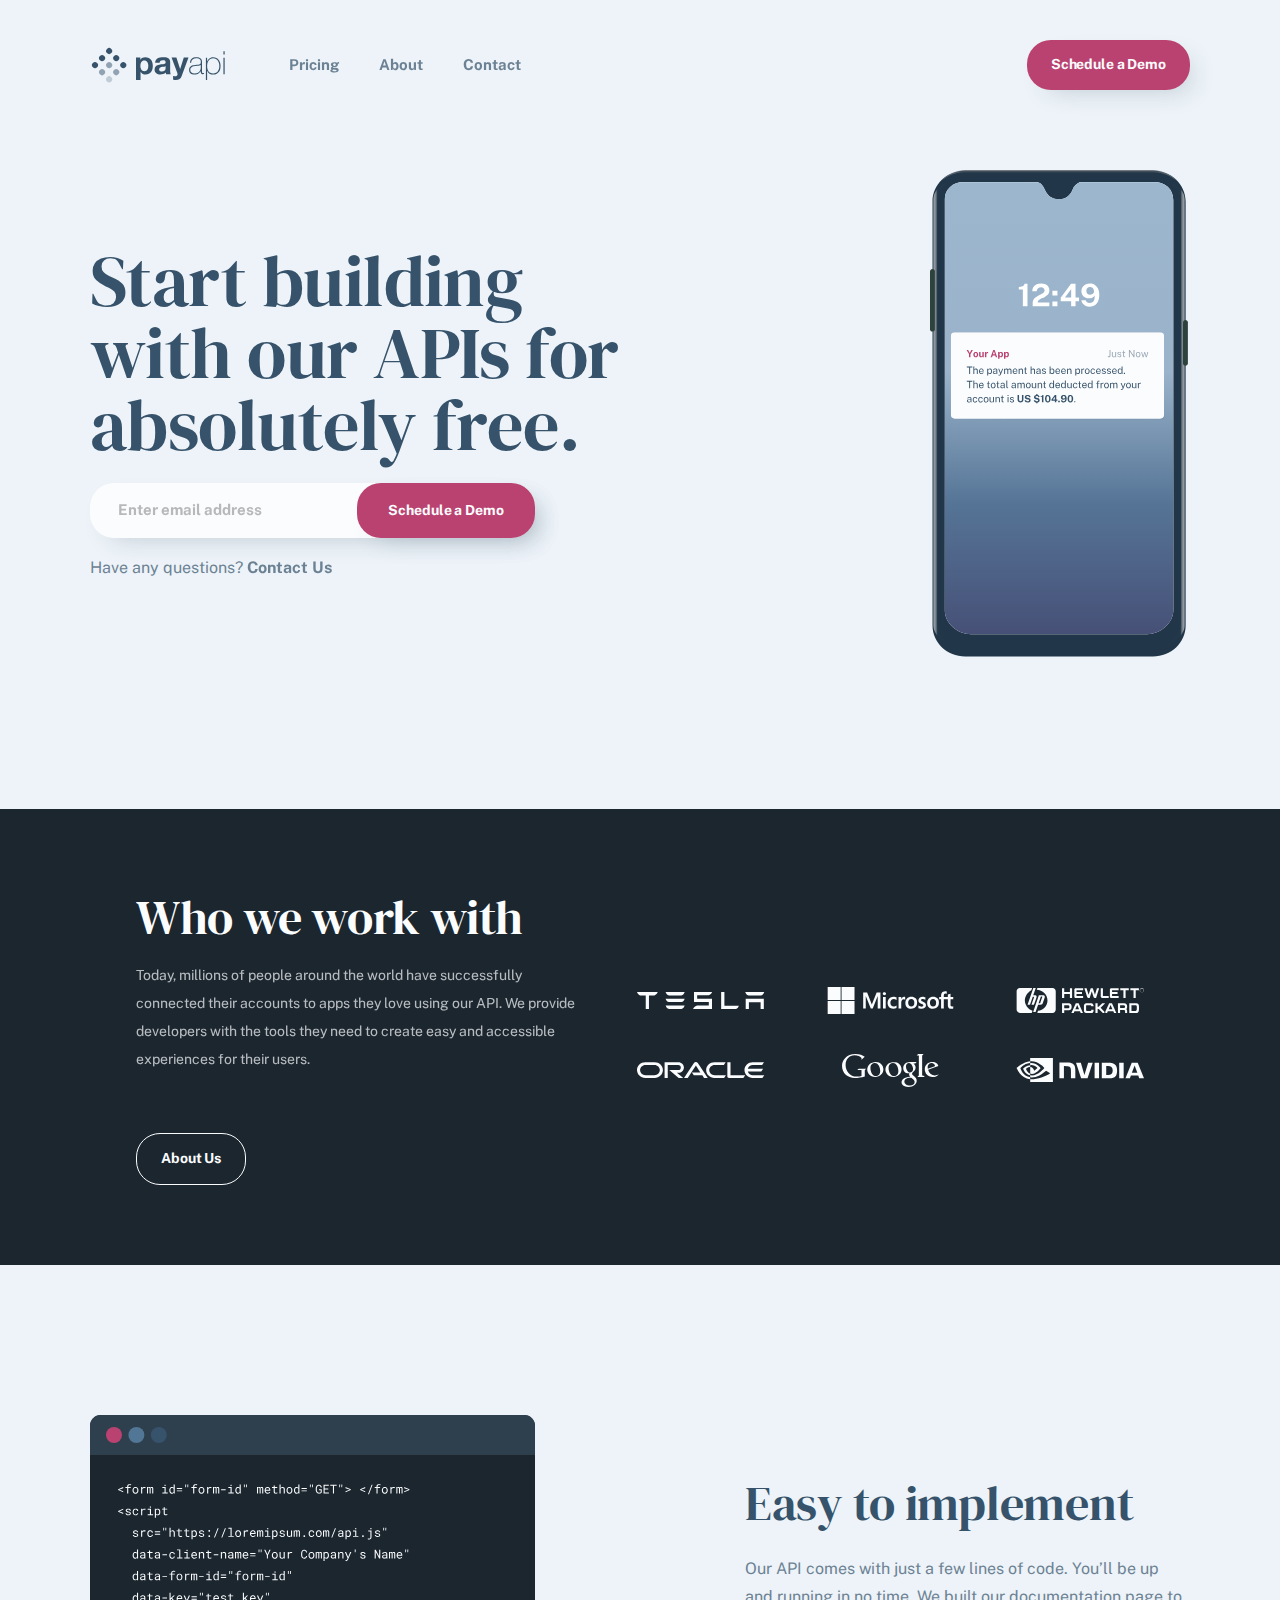
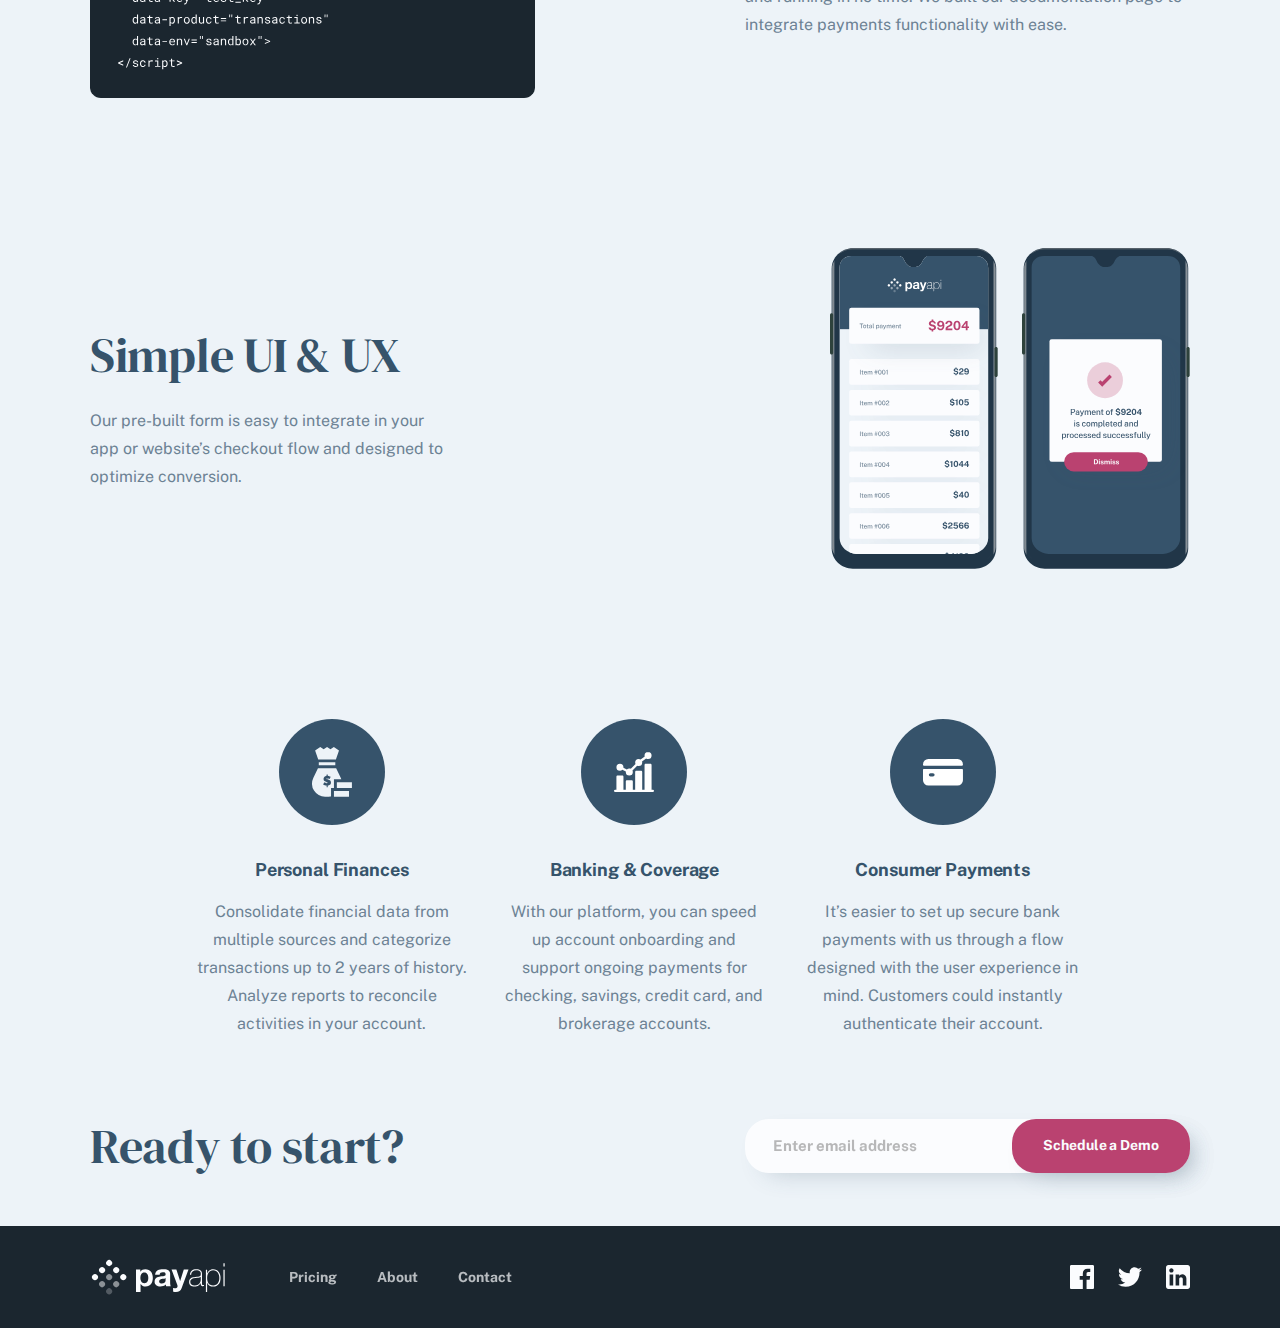
==== commit 9f635a34: "update" ====
--- a/index.html
+++ b/index.html
@@ -16,7 +16,7 @@
   <body>
     <header>
       <nav>
-        <a href=" #"
+        <a href="./index.html"
           ><img class="logo" src="./assets/shared/desktop/logo.svg" alt="logo"
         /></a>
 
@@ -106,7 +106,7 @@
             </p>
 
             <a class="buttons secondary-button-light" href="./pages/about.html"
-              >Learn more about us</a
+              >About Us</a
             >
           </article>
         </div>
@@ -226,7 +226,7 @@
 
     <footer>
       <div class="footer-container">
-        <a href="index.html">
+        <a href="./index.html">
           <svg
             class="logo-footer"
             width="135"
--- a/css/main.css
+++ b/css/main.css
@@ -29,17 +29,16 @@
 }
 
 h1 {
+    margin: 0;
     letter-spacing: -0.25px;
     line-height: 36px;
-    font-weight: 400;
-    margin-bottom: 24px;
     font-size: 32px;
 }
 
 .small-h1 {
-    font-size: 56px;
-    line-height: 56px;
-    letter-spacing: -0.43px;
+    font-size: 32px;
+    line-height: 36px;
+    letter-spacing: -0.25px;
 }
 
 h2 {
@@ -49,9 +48,9 @@
 }
 
 h3 {
-    font-size: 32px;
-    line-height: 40px;
-    letter-spacing: -0.25px;
+    font-size: 24px;
+    line-height: 32px;
+    letter-spacing: -0.18px;
 }
 
 .small-h3 {
@@ -59,12 +58,6 @@
     font-size: 18px;
     line-height: 25px;
     letter-spacing: -0.14px;
-}
-
-h4 {
-    font-size: 24px;
-    line-height: 32px;
-    letter-spacing: -0.18px;
 }
 
 p {
@@ -73,9 +66,11 @@
     font-size: 16px;
     font-weight: 400;
     line-height: 28px;
+    letter-spacing: 0px;
 }
 
 .buttons {
+    display: inline-block;
     font-family: "Public Sans", sans-serif;
     font-size: 14px;
     font-weight: 700;
@@ -105,7 +100,7 @@
 }
 
 .secondary-button-light {
-    background-color: var(--mirage-blue);
+    background-color: transparent;
     color: var(--link-water-white);
     border: 1px solid var(--link-water-white);
     border-radius: 24px;
@@ -118,14 +113,14 @@
     }
 
     &:disabled {
-        background-color: var(--mirage-blue);
+        background-color: transparent;
         color: var(--link-water-white);
         opacity: 0.5;
     }
 }
 
 .secondary-button-dark {
-    background-color: var(--link-water-white);
+    background-color: transparent;
     color: var(--san-juan-blue);
     border: 1px solid var(--san-juan-blue);
     border-radius: 24px;
@@ -138,7 +133,7 @@
     }
 
     &:disabled {
-        background-color: var(--link-water-white);
+        background-color: transparent;
         color: var(--san-juan-blue);
         opacity: 0.5;
     }
@@ -189,6 +184,12 @@
     margin: 0 auto;
     margin-bottom: 80px;
     width: 90%;
+}
+
+.text-hero {
+    h1 {
+        margin-bottom: 24px;
+    }
 }
 
 .form-hero {
@@ -276,6 +277,10 @@
     }
 
     p {
+        font-size: 14px;
+        line-height: 28px;
+        letter-spacing: 0px;
+        font-weight: 400;
         color: var(--link-water-white);
         opacity: 0.7;
         margin-bottom: 60px;
@@ -413,7 +418,8 @@
     }
 
     li a {
-        font-family: 'DM Serif Display', serif;
+        font-weight: 700;
+        font-family: "Public Sans", sans-serif;
         font-size: 14px;
         text-decoration: none;
         color: var(--link-water-white);
@@ -448,7 +454,12 @@
 
 @media only screen and (min-width: 768px) {
     h1 {
-        font-weight: 400;
+        font-size: 48px;
+        line-height: 56px;
+        letter-spacing: -0.37px;
+    }
+
+    .small-h1 {
         font-size: 48px;
         line-height: 56px;
         letter-spacing: -0.37px;
@@ -458,6 +469,28 @@
         font-size: 48px;
         line-height: 56px;
         letter-spacing: -0.37px
+    }
+
+    h3 {
+        font-size: 24px;
+        line-height: 40px;
+        letter-spacing: -0.18px;
+    }
+
+    .small-h3 {
+        font-family: "Public Sans", sans-serif;
+        font-size: 18px;
+        line-height: 25px;
+        letter-spacing: -0.14px;
+    }
+
+    p {
+        color: var(--light-san-juan-blue);
+        font-family: "Public Sans", sans-serif;
+        font-size: 16px;
+        font-weight: 400;
+        line-height: 28px;
+        letter-spacing: 0px;
     }
 
     nav {
@@ -594,10 +627,43 @@
 @media only screen and (min-width: 1024px) {
 
     h1 {
-        margin: 0;
         font-size: 72px;
         line-height: 72px;
         letter-spacing: -0.55px;
+    }
+
+    .small-h1 {
+        font-size: 56px;
+        line-height: 56px;
+        letter-spacing: -0.43px;
+    }
+
+    h2 {
+        font-size: 48px;
+        line-height: 56px;
+        letter-spacing: -0.37px
+    }
+
+    h3 {
+        font-size: 32px;
+        line-height: 40px;
+        letter-spacing: -0.25px;
+    }
+
+    .small-h3 {
+        font-family: "Public Sans", sans-serif;
+        font-size: 18px;
+        line-height: 25px;
+        letter-spacing: -0.14px;
+    }
+
+    p {
+        color: var(--light-san-juan-blue);
+        font-family: "Public Sans", sans-serif;
+        font-size: 16px;
+        font-weight: 400;
+        line-height: 28px;
+        letter-spacing: 0px;
     }
 
     header,
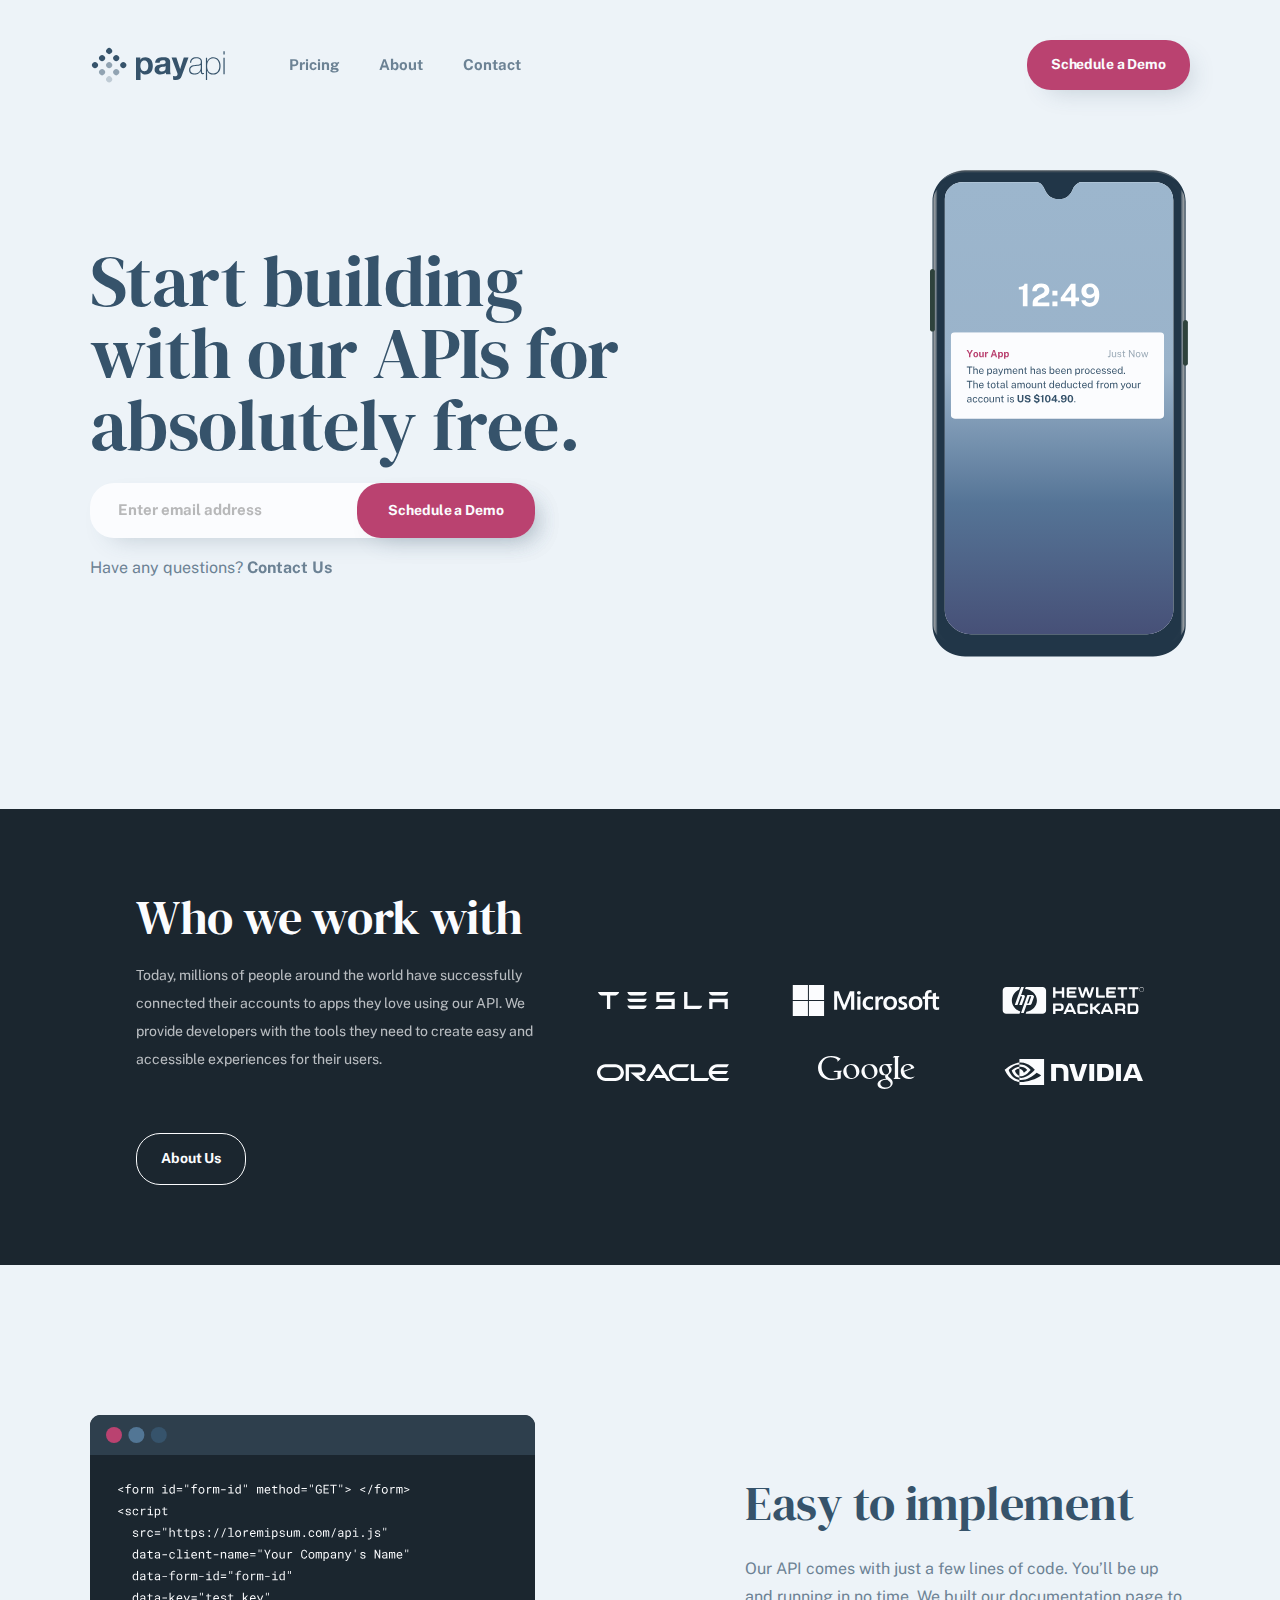
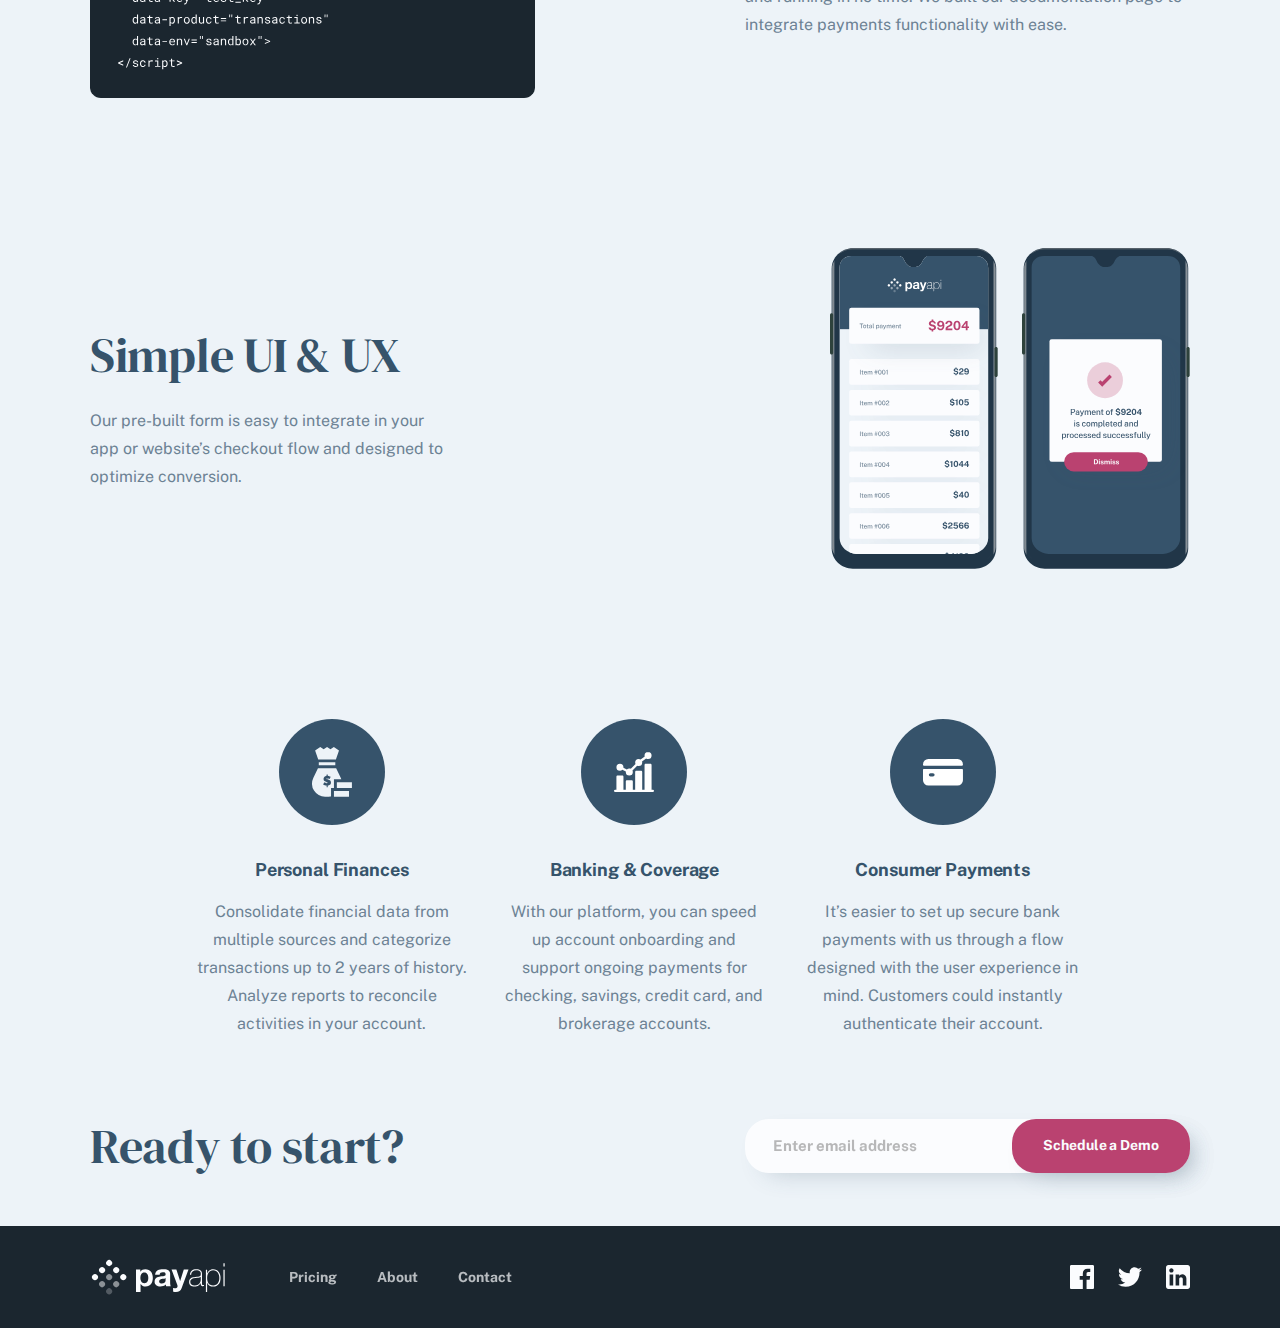
==== commit 69773ec0: "update" ====
--- a/index.html
+++ b/index.html
@@ -9,9 +9,9 @@
       href="./assets/shared/desktop/logo.svg"
       type="image/x-icon"
     />
-    <link rel="stylesheet" href="../css/normalize.css" />
-    <link rel="stylesheet" href="../css/reset.css" />
-    <link rel="stylesheet" href="../css/main.css" />
+    <link rel="stylesheet" href="./css/normalize.css" />
+    <link rel="stylesheet" href="./css/reset.css" />
+    <link rel="stylesheet" href="./css/main.css" />
   </head>
   <body>
     <header>
--- a/css/main.css
+++ b/css/main.css
@@ -265,6 +265,8 @@
     img {
         justify-self: center;
         align-self: center;
+        max-width: none;
+        object-fit: cover;
     }
 }
 
@@ -711,7 +713,6 @@
 
     .image-parteners {
         gap: 40px 62px;
-        grid-template-columns: repeat(3, 100px);
     }
 
     .text-parteners {
@@ -782,10 +783,4 @@
         max-width: 445px;
         margin: 0;
     }
-}
-
-@media only screen and (min-width: 1200px) {
-    .image-parteners {
-        grid-template-columns: repeat(3, 1fr);
-    }
 }